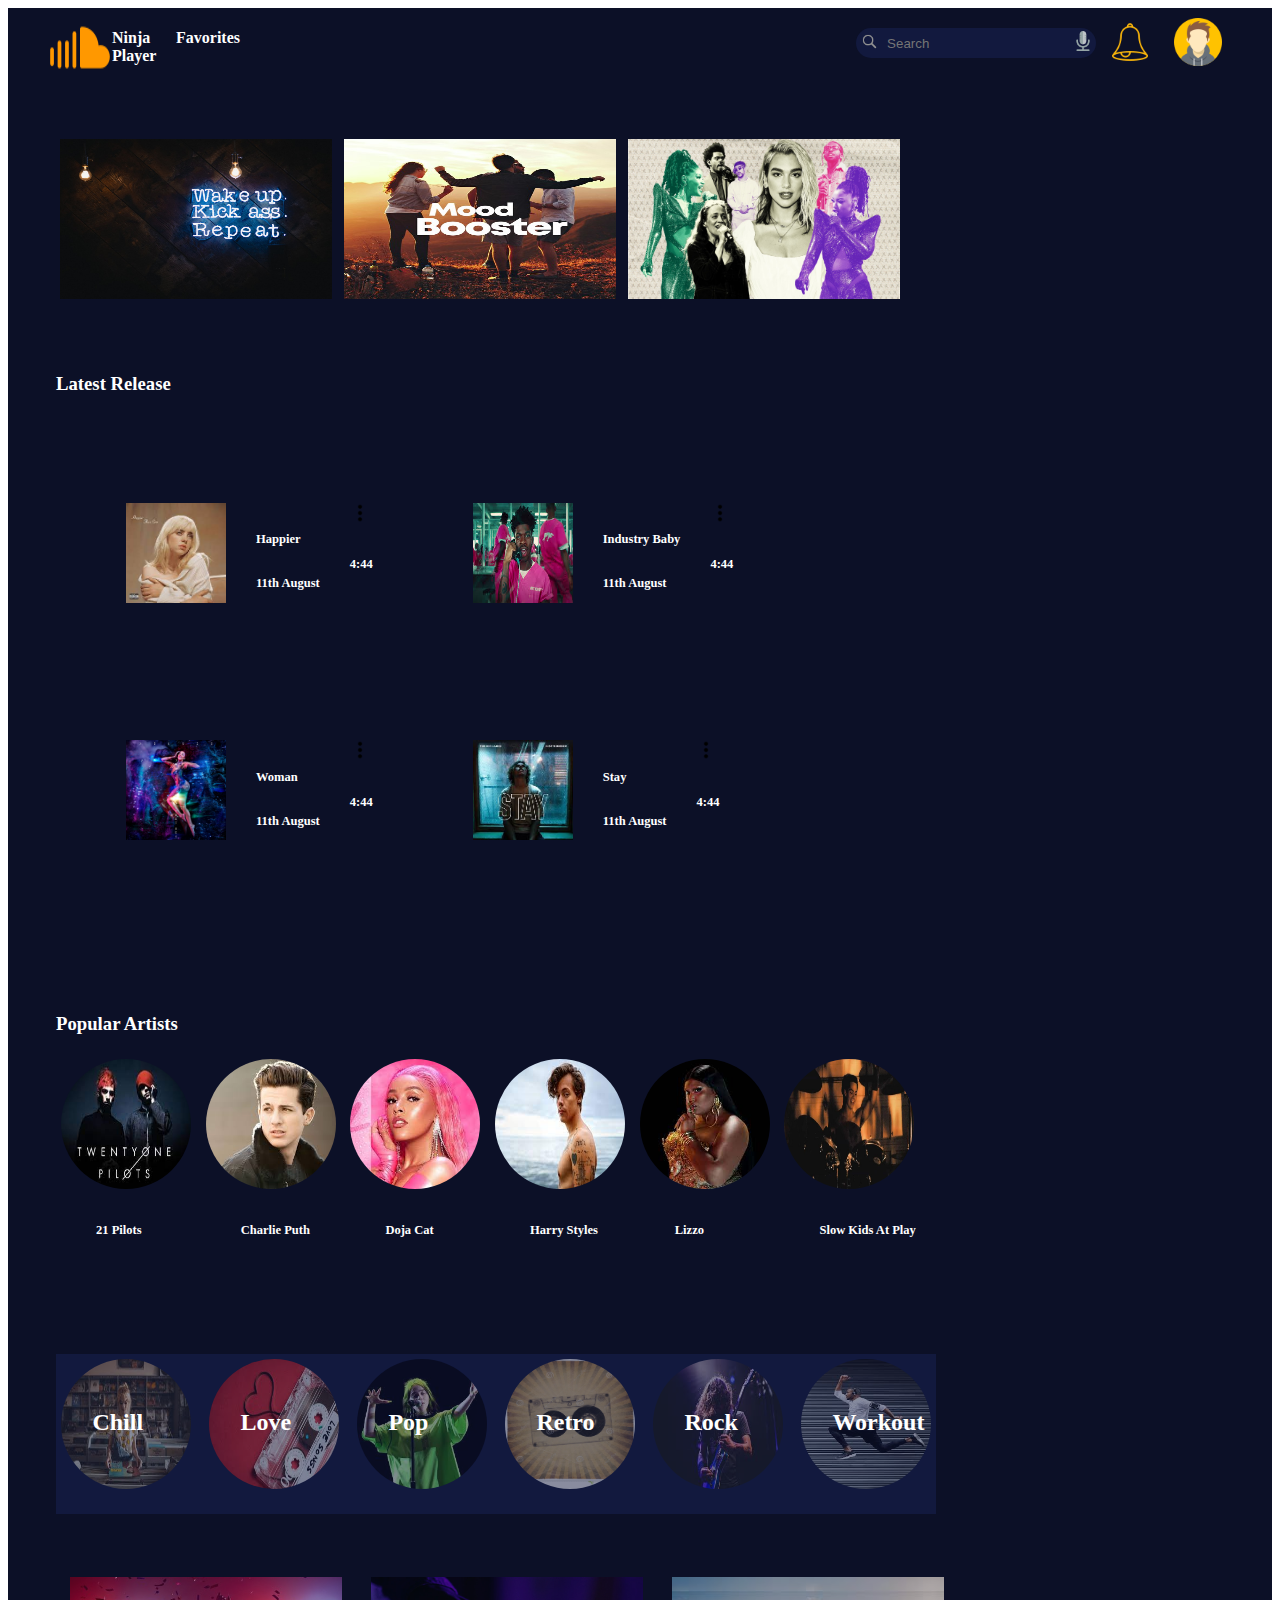
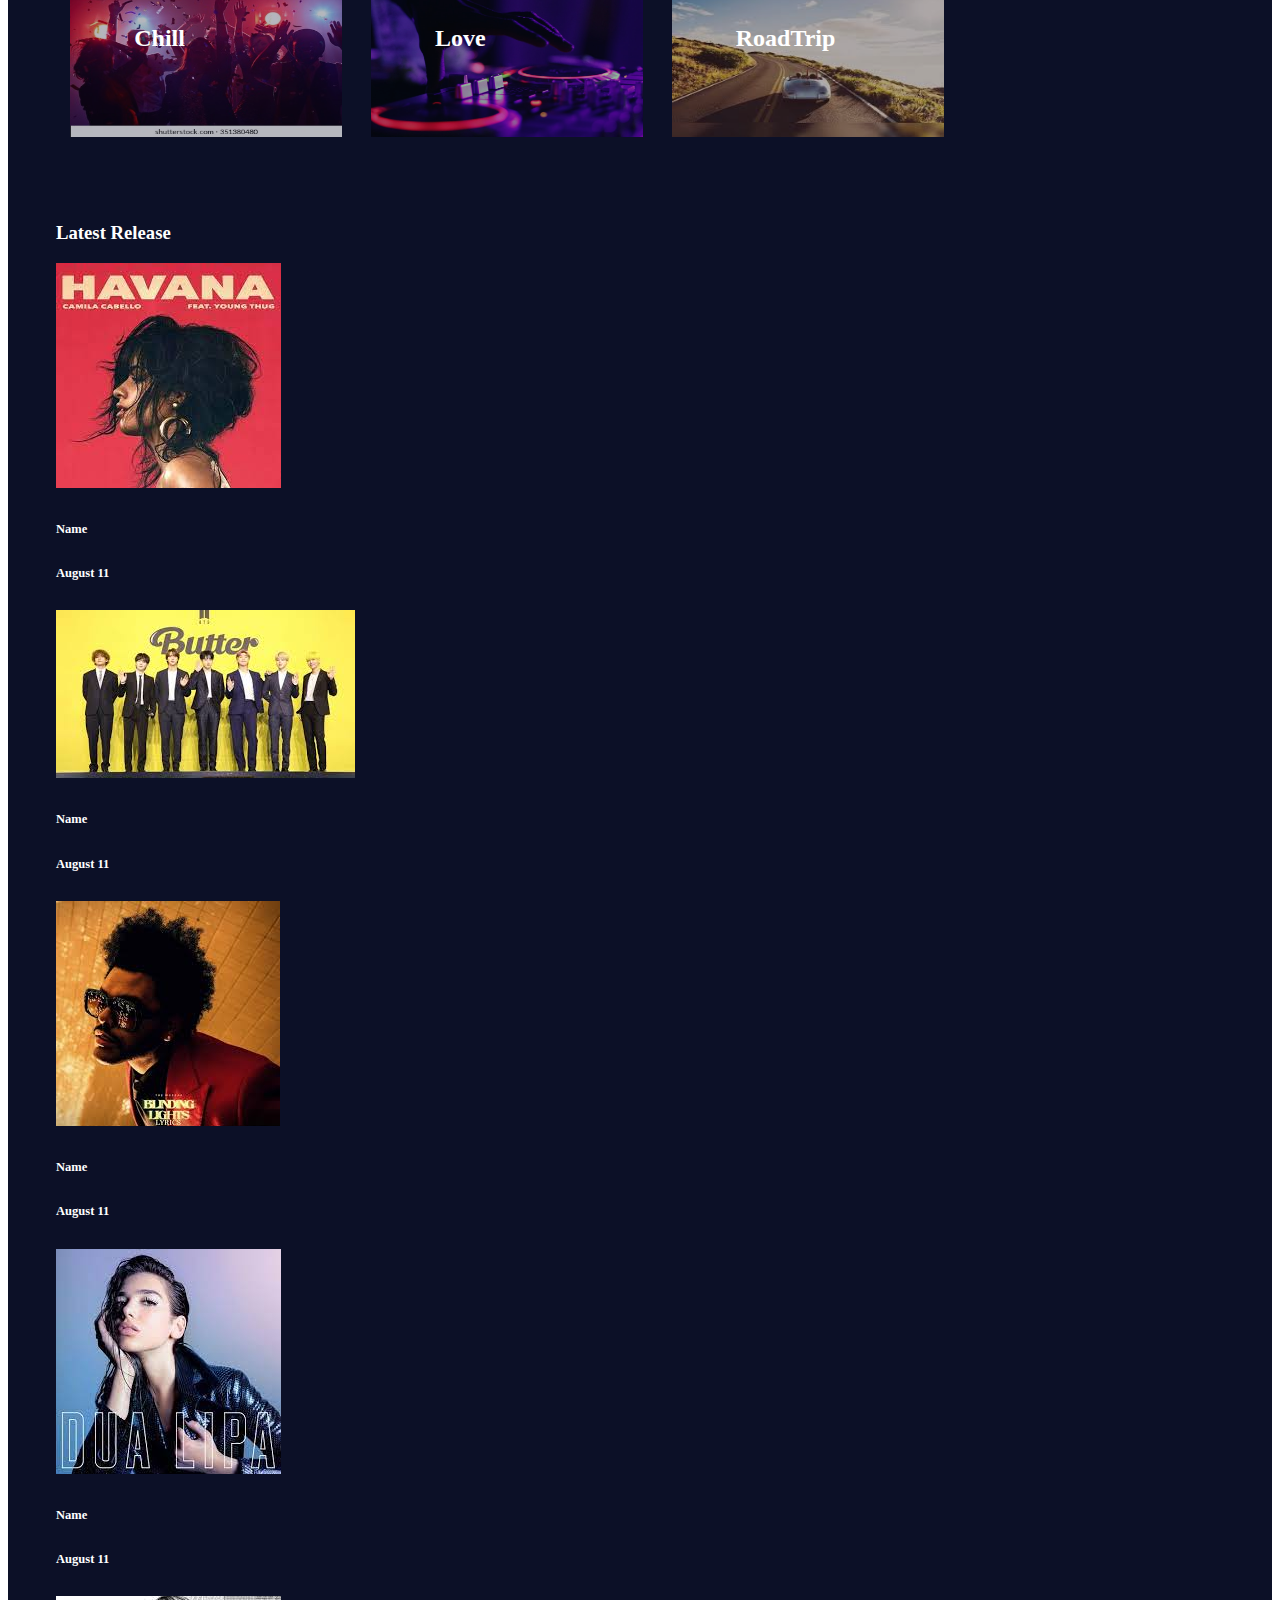
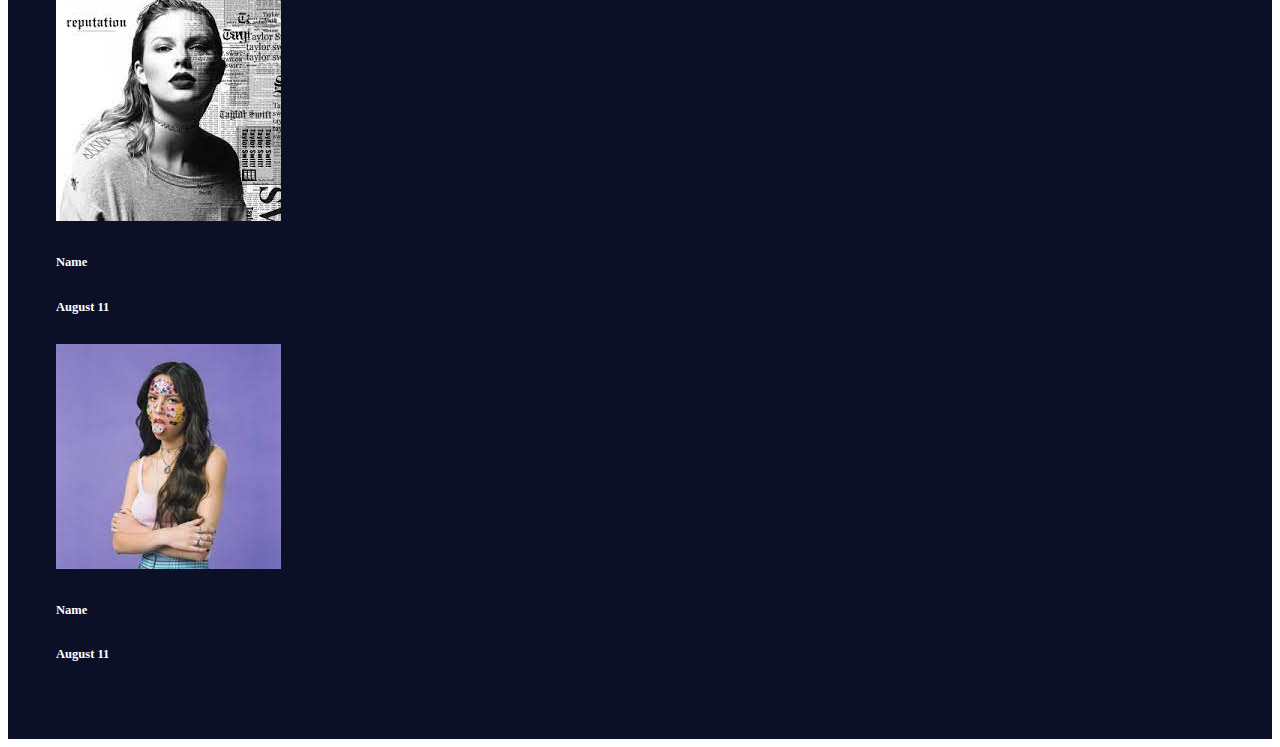
==== index.html @ 7e2e9e10 "first commit" ====
<!DOCTYPE html>
<html>
<head>
	<meta charset="utf-8">
	<title>Ninja Stdio</title>
	<link rel="stylesheet" type="text/css" href="Assets/home.css">
</head>

<body>

<header >
	
	<div class="dark-blue header-flex header-padding">
		
		<div class="flex-for-musicplayericon"><!--  musicplayer icon and name -->
			<img src="Assets/images/musicplayericon.png">
			<span><h4 class="white-font">Ninja Player</h4></span>
		</div>

		<div class="flex-for-header-components fav-container"><!-- favorites heading -->
			<h4 class="white-font">Favorites</h4>
		</div>

		<div><!-- search bar -->
			<table class="searchcontainer">
				<tr>
					<td><img class="searchimg" src="Assets/images/searchicon.png"></td>
					<td><input class="searchbox" type="text" name="" placeholder="Search"></td>
					<td><img class="searchimg" src="Assets/images/micicon.png"></td>
				</tr>
			</table>

		</div><!-- notification icon -->
			<img class="header-img" src="Assets/images/notificationicon.png">
		<div>

		</div><!-- UserPhoto -->
			<img class="header-img" src="Assets/images/usericon.png">
		<div>
			
		</div>
	</div>
</header>

<main class="dark-blue header-flex mainflex" >
	
	<div class="margin-for-main-content">  <!-- carousel -->
		<img class="carousel-img" src="Assets/images/onrepeatcarousel.jpg">
		<img class="carousel-img" src="Assets/images/moodboostercarousel.jpg">
		<img class="carousel-img" src="Assets/images/Internationalreleasecarousel.jpg">
	</div>

	<div class="margin-for-main-content mainflex"> <!-- latest release -->
		<h3 class="white-font">Latest Release<h3>
			
			<div class="latest-release-flex latest-release-margin">
				<div class="song-flex song-margin">
					<div><img class="latest-release-img" src="Assets/images/happierlatestrelease.jpg"></div>
					<div class="inside-song-margin">
						<h6 class="white-font">Happier</h6>
						<h6 class="white-font">11th August</h6>
					</div>
					<div class="inside-song-margin">
						<img class="searchimg" src="Assets/images/dropdownicon.png">
						<h6 class="white-font">4:44</h6>
					</div>
				</div>
		
				<div class="song-flex song-margin">
					<div><img class="latest-release-img" src="Assets/images/industrybabylatestrelease.jpg"></div>
					<div class="inside-song-margin">
						<h6 class="white-font">Industry Baby</h6>
						<h6 class="white-font">11th August</h6>
					</div>
					<div class="inside-song-margin">
						<img class="searchimg" src="Assets/images/dropdownicon.png">
						<h6 class="white-font">4:44</h6>
					</div>
				</div>
			</div>
			
			<div class="latest-release-flex latest-release-margin">
				<div class="song-flex song-margin">
					<div><img class="latest-release-img" src="Assets/images/womanlatestrelease.png"></div>
					<div class="inside-song-margin">
						<h6 class="white-font">Woman</h6>
						<h6 class="white-font">11th August</h6>
					</div>
					<div class="inside-song-margin">
						<img class="searchimg" src="Assets/images/dropdownicon.png">
						<h6 class="white-font">4:44</h6>
					</div>
				</div>
		
				<div class="song-flex song-margin">
					<div><img class="latest-release-img" src="Assets/images/staylatestrelease.jpg"></div>
					<div class="inside-song-margin">
						<h6 class="white-font">Stay</h6>
						<h6 class="white-font">11th August</h6>
					</div>
					<div class="inside-song-margin">
						<img class="searchimg" src="Assets/images/dropdownicon.png">
						<h6 class="white-font">4:44</h6>
					</div>
				</div>
			</div>
			
	</div>

	<div class="margin-for-main-content"> <!-- popular artist -->
		<h3 class="white-font">Popular Artists<h3>
		<div class="song-flex">
			<div class="artist-flex">
				<img class="artist-img" src="Assets/images/21pilotsartists.jpg">
				<h6 class="white-font">21 Pilots</h6>
			</div>
		</div>
		<div class="song-flex">
			<div class="artist-flex">
				<img class="artist-img" src="Assets/images/charlieputhartists.jpg">
				<h6 class="white-font">Charlie Puth</h6>
			</div>
		</div>
		<div class="song-flex">
			<div class="artist-flex">
				<img class="artist-img" src="Assets/images/dojacatartists.jpg">
				<h6 class="white-font">Doja Cat</h6>
			</div>
		</div>
		<div class="song-flex">
			<div class="artist-flex">
				<img class="artist-img" src="Assets/images/harrystylesartists.jpg">
				<h6 class="white-font">Harry Styles</h6>
			</div>
		</div>
		<div class="song-flex">
			<div class="artist-flex">
				<img class="artist-img" src="Assets/images/lizzoartists.jpg">
				<h6 class="white-font">Lizzo</h6>
			</div>
		</div>
		<div class="song-flex">
			<div class="artist-flex">
				<img class="artist-img" src="Assets/images/slowkidsatplayartists.jpg">
				<h6 class="white-font">Slow Kids At Play</h6>
			</div>
		</div>
	</div>

	<div class="margin-for-main-content"> <!-- genre -->
		<div class="genre-flex  genrecontainer">
				
				<div class="image-contatiner">
					<img class="genre-img" src="Assets/images/chillgenre.jpg">
					<div class="text-over-image white-font"><h2>Chill</h2></div>
				</div>
				
				<div class="image-contatiner">
					<img class="genre-img" src="Assets/images/lovegenre.jpg">
					<div class="text-over-image white-font"><h2>Love</h2></div>
				</div >	

				<div class="image-contatiner">
					<img class="genre-img" src="Assets/images/popgenre.jpg">
					<div class="text-over-image white-font"><h2>Pop</h2></div>
				</div>

				<div class="image-contatiner">
					<img class="genre-img" src="Assets/images/retrogenre.jpg">
					<div class="text-over-image white-font"><h2>Retro</h2></div>
				</div>

				<div class="image-contatiner">
					<img class="genre-img" src="Assets/images/rockgenre.jpg">
					<div class="text-over-image white-font"><h2>Rock</h2></div>
				</div>

				<div class="image-contatiner">
					<img class="genre-img" src="Assets/images/workoutgenre.jpg">
					<div class="text-over-image white-font"><h2>Workout</h2></div>
				</div>
		</div>
		
	</div>

	<div class="margin-for-main-content">  <!-- mix -->
		<div class="genre-flex">
				<div class="image-contatiner">
					<img class="mix-img" src="Assets/images/partymix.jpg">
					<div class="text-over-image white-font"><h2>Chill</h2></div>
				</div>
				
				<div class="image-contatiner">
					<img class="mix-img" src="Assets/images/electronicmix.jpg">
					<div class="text-over-image white-font"><h2>Love</h2></div>
				</div >	

				<div class="image-contatiner">
					<img class="mix-img" src="Assets/images/roadtripmix.jpg">
					<div class="text-over-image white-font"><h2>RoadTrip</h2></div>
				</div>

		</div>
	</div>
	</div>

	<div class="margin-for-main-content"> <!-- latest English -->
		<h3 class="white-font">Latest Release<h3>
			<div class="a-flex">
				<div><img src="Assets/images/recentenglishsong1.jpg"></div>
				<div>
					<h6 class="white-font">Name</h6>
					<h6 class="white-font">August 11</h6>
				</div>
			</div>
			<div>
				<div><img src="Assets/images/recentenglishsong2.jpg"></div>
				<div>
					<h6 class="white-font">Name</h6>
					<h6 class="white-font">August 11</h6>
				</div>
			</div>

			<div>
				<div><img src="Assets/images/recentenglishsong3.jpg"></div>
				<div>
					<h6 class="white-font">Name</h6>
					<h6 class="white-font">August 11</h6>
				</div>
			</div>

			<div>
				<div><img src="Assets/images/recentenglishsong4.jpg"></div>
				<div>
					<h6 class="white-font">Name</h6>
					<h6 class="white-font">August 11</h6>
				</div>
			</div>

			<div>
				<div><img src="Assets/images/recentenglishsong5.jpg"></div>
				<div>
					<h6 class="white-font">Name</h6>
					<h6 class="white-font">August 11</h6>
				</div>
			</div>

			<div>
				<div><img src="Assets/images/recentenglishsong6.jpg"></div>
				<div>
					<h6 class="white-font">Name</h6>
					<h6 class="white-font">August 11</h6>
				</div>
			</div>

	</div>

	<div class="margin-for-main-content"> <!-- latest hindi -->
		
	</div>

	<aside> <!-- song queue -->
		
	</aside>
</main>

<footer>
	
</footer>

</body>
</html>
---- Assets/home.css ----
/*styles for header*/

.dark-blue   /*dark blue background for header and main sections*/
{
	background-color: #0c1027;
}

.white-font
{
	color: white;
}

.header-flex
{
	display: flex;
	justify-content: space-between;
}

.header-padding
{
	padding-left: 40px;
	padding-right: 40px;
}
.flex-for-musicplayericon
{
	display: inline-flex;
}

.fav-container
{
	height: .5rem;
	width:  50rem;
}
.searchcontainer
{
	margin-top: 20px;
	height: .5rem;
	width:  15rem;
	background: #12193e;
	border-radius: 30px;
}

.searchbox
{
	outline-style: none;
	box-shadow: none;
	border-color: transparent; 
	background: #12193e;
}
.searchimg
{
	height: 20px;
	width: 20px;
}

.header-img
{
	height: 3rem;
	width: 3rem;
	padding: 10px;
}

/*styles for main section*/

.margin-for-main-content
{
	margin-left: 3rem;
	margin-top: 3rem;
	margin-right: 10rem;
}

.mainflex
{
	display: flex;
	flex-direction: column;
	flex-wrap: wrap;
}
.carousel-img  /*carousel image styling*/
{
	height: 10rem;
	width: 17rem;
	padding: .25rem;
}

.latest-release-img
{
	height: 100px;
	width: 100px;
}

.latest-release-flex
{
	display: flex;
}

.latest-release-margin
{
	margin: 20px;
}

.song-flex
{
	display: inline-flex;
}

.song-margin
{
	margin: 50px;
}

.inside-song-margin
{
	margin-left: 30px;
}

.artist-img
{
	height: 130px;
	width: 130px;
	border-radius: 70px;
	padding: 5px;
}

.artist-flex
{
	display: flex;
	flex-direction: column;
}

.artist-flex h6
{
	margin-left:2.5rem ;
}
.image-contatiner
{
	position: relative;
	text-align: center;
	color: white;
}
.text-over-image
{
	position: absolute;
	top: 22%;
	left: 26%;
}

.genre-flex
{
	display: inline-flex;
	justify-content: space-between;
}

.genre-img
{
	height: 130px;
	width: 130px;
	border-radius: 70px;
	padding: 5px;
	opacity: 50%;
}

.genrecontainer
{
	margin-top: 20px;
	height: 10rem;
	width:  55rem;
	background: #12193e;
	
}

.mix-img
{
	height: 10rem;
	width: 17rem;
	padding: .9rem;
	opacity: 70%;
}
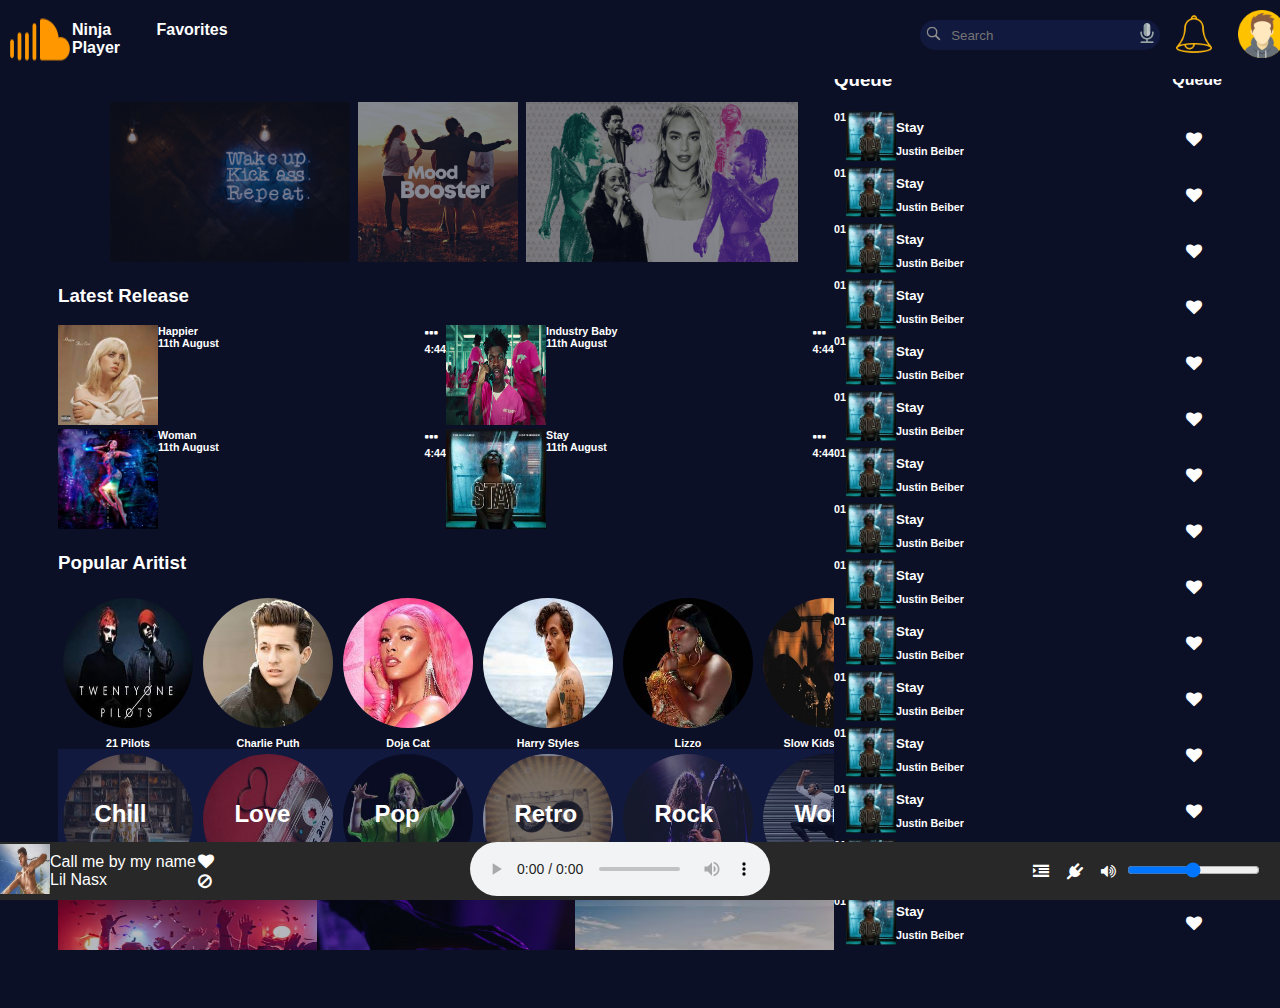
==== commit 948b5e12: "Home Page complete" ====
--- a/index.html
+++ b/index.html
@@ -3,269 +3,777 @@
 <head>
 	<meta charset="utf-8">
 	<title>Ninja Stdio</title>
+	<link rel="stylesheet" href="https://use.fontawesome.com/releases/v5.15.4/css/all.css" integrity="sha384-DyZ88mC6Up2uqS4h/KRgHuoeGwBcD4Ng9SiP4dIRy0EXTlnuz47vAwmeGwVChigm" crossorigin="anonymous">
 	<link rel="stylesheet" type="text/css" href="Assets/home.css">
+	<link rel="stylesheet" href="https://cdnjs.cloudflare.com/ajax/libs/font-awesome/4.7.0/css/font-awesome.min.css">
 </head>
 
-<body>
-
-<header >
+<body class="dark-blue body-container">
+
+<header>
 	
-	<div class="dark-blue header-flex header-padding">
-		
-		<div class="flex-for-musicplayericon"><!--  musicplayer icon and name -->
-			<img src="Assets/images/musicplayericon.png">
-			<span><h4 class="white-font">Ninja Player</h4></span>
-		</div>
-
-		<div class="flex-for-header-components fav-container"><!-- favorites heading -->
-			<h4 class="white-font">Favorites</h4>
-		</div>
-
-		<div><!-- search bar -->
-			<table class="searchcontainer">
-				<tr>
-					<td><img class="searchimg" src="Assets/images/searchicon.png"></td>
-					<td><input class="searchbox" type="text" name="" placeholder="Search"></td>
-					<td><img class="searchimg" src="Assets/images/micicon.png"></td>
-				</tr>
-			</table>
-
-		</div><!-- notification icon -->
-			<img class="header-img" src="Assets/images/notificationicon.png">
-		<div>
-
-		</div><!-- UserPhoto -->
-			<img class="header-img" src="Assets/images/usericon.png">
-		<div>
-			
-		</div>
+	<div class="dark-blue top-header-container">
+
+		<div class="top-header-left-container">
+			<div class="flex-for-musicplayericon"><!--  musicplayer icon and name -->
+				<img src="Assets/images/musicplayericon.png">
+				<span><h4 class="white-font">Ninja Player</h4></span>
+			</div>
+	
+			<div class="flex-for-header-components fav-container"><!-- favorites heading -->
+				<h4 class="white-font">Favorites</h4>
+			</div>
+		</div>
+
+
+		<div class="top-header-right-container">
+			<div><!-- search bar -->
+				<table class="searchcontainer">
+					<tr>
+						<td><img class="searchimg" src="Assets/images/searchicon.png"></td>
+						<td><input class="searchbox" type="text" name="" placeholder="Search"></td>
+						<td><img class="searchimg" src="Assets/images/micicon.png"></td>
+					</tr>
+				</table>
+	
+			</div><!-- notification icon -->
+				<img class="header-img" src="Assets/images/notificationicon.png">
+			<div>
+	
+			</div><!-- UserPhoto -->
+				<img class="header-img" src="Assets/images/usericon.png">
+			<div>
+		</div>
+
 	</div>
 </header>
 
-<main class="dark-blue header-flex mainflex" >
-	
-	<div class="margin-for-main-content">  <!-- carousel -->
-		<img class="carousel-img" src="Assets/images/onrepeatcarousel.jpg">
-		<img class="carousel-img" src="Assets/images/moodboostercarousel.jpg">
-		<img class="carousel-img" src="Assets/images/Internationalreleasecarousel.jpg">
+<main class="dark-blue main-container" >
+
+	<div class="main-container-left" id="aa">
+
+		<div class="carousel-container" id="bb">  <!-- carousel -->
+			<img id="carousel-img1" class="carousel-img" src="Assets/images/onrepeatcarousel.jpg">
+			<img id="carousel-img2" class="carousel-img" src="Assets/images/moodboostercarousel.jpg">
+			<!-- <img id="carousel-img1" class="carousel-img" src="Assets/images/Internationalreleasecarousel.jpg">
+			<img id="carousel-img2" class="carousel-img" src="Assets/images/Internationalreleasecarousel.jpg"> -->
+			<img id="carousel-img3" class="carousel-img" src="Assets/images/Internationalreleasecarousel.jpg">
+		</div>
+
+		<div class="latest-release-container"> <!--latest release-->
+			<div class="latest-release-title-container white-font">  
+				<h3>Latest Release</h3>
+			</div>
+			<div class="latest-release-songs-container">
+				<div class="each-released-song-container">
+					<div class="each-released-song-left-container">
+						<div class="each-released-song-image">
+							<img class="latest-release-img" src="Assets/images/happierlatestrelease.jpg">
+						</div>
+						<div class="each-released-song-details">
+							<h6 class="white-font">Happier</h6>
+							<h6 class="white-font">11th August</h6>
+						</div>
+					</div>
+					<div class="each-released-song-right-container">
+						<i class="fa fas fa-ellipsis-h" style="color: white;"></i>
+						<h6 class="white-font">4:44</h6>
+					</div>
+				</div>
+
+				<div class="each-released-song-container">
+					<div class="each-released-song-left-container">
+						<div class="each-released-song-image">
+							<img class="latest-release-img" src="Assets/images/industrybabylatestrelease.jpg">
+						</div>
+						<div class="each-released-song-details">
+							<h6 class="white-font">Industry Baby</h6>
+							<h6 class="white-font">11th August</h6>
+						</div>
+					</div>
+					<div class="each-released-song-right-container">
+						<i class="fa fas fa-ellipsis-h" style="color: white;"></i>
+						<h6 class="white-font">4:44</h6>
+					</div>
+				</div>
+
+				<div class="each-released-song-container">
+					<div class="each-released-song-left-container">
+						<div class="each-released-song-image">
+							<img class="latest-release-img" src="Assets/images/womanlatestrelease.png">
+						</div>
+						<div class="each-released-song-details">
+							<h6 class="white-font">Woman</h6>
+							<h6 class="white-font">11th August</h6>
+						</div>
+					</div>
+					<div class="each-released-song-right-container">
+						<i class="fa fas fa-ellipsis-h" style="color: white;"></i>
+						<h6 class="white-font">4:44</h6>
+					</div>
+				</div>
+
+				<div class="each-released-song-container">
+					<div class="each-released-song-left-container">
+						<div class="each-released-song-image">
+							<img class="latest-release-img" src="Assets/images/staylatestrelease.jpg">
+						</div>
+						<div class="each-released-song-details">
+							<h6 class="white-font">Stay</h6>
+							<h6 class="white-font">11th August</h6>
+						</div>
+					</div>
+					<div class="each-released-song-right-container">
+						<i class="fa fas fa-ellipsis-h" style="color: white;"></i>
+						<h6 class="white-font">4:44</h6>
+					</div>
+				</div>
+			</div>
+		</div>
+
+		<div class="popular-artist-container"> <!--popular artist-->
+			<div class="popular-artist-title-container white-font">
+				<h3>Popular Aritist</h3>
+			</div>
+			<div class="popular-artist-images-container">
+				<div class="each-popular-artist-image-and-title">
+					<div class="each-popular-artist-image">
+						<img class="artist-img" src="Assets/images/21pilotsartists.jpg">
+					</div>
+					<div class="each-popular-artist-title">
+						<h6 class="white-font">21 Pilots</h6>
+					</div>
+					</div>
+					<div class="each-popular-artist-image-and-title">
+						<div class="each-popular-artist-image">
+							<img class="artist-img" src="Assets/images/charlieputhartists.jpg">
+						</div>
+						<div class="each-popular-artist-title">
+							<h6 class="white-font">Charlie Puth</h6>
+						</div>
+					</div>
+				<div class="each-popular-artist-image-and-title">
+					<div class="each-popular-artist-image">
+						<img class="artist-img" src="Assets/images/dojacatartists.jpg">
+					</div>
+					<div class="each-popular-artist-title">
+						<h6 class="white-font">Doja Cat</h6>
+					</div>
+				</div>
+				<div class="each-popular-artist-image-and-title">
+					<div class="each-popular-artist-image">
+						<img class="artist-img" src="Assets/images/harrystylesartists.jpg">
+					</div>
+					<div class="each-popular-artist-title">
+						<h6 class="white-font">Harry Styles</h6>
+					</div>
+				</div>
+				<div class="each-popular-artist-image-and-title">
+					<div class="each-popular-artist-image">
+						<img class="artist-img" src="Assets/images/lizzoartists.jpg">
+					</div>
+					<div class="each-popular-artist-title">
+						<h6 class="white-font">Lizzo</h6>
+					</div>
+				</div>
+				<div class="each-popular-artist-image-and-title">
+					<div class="each-popular-artist-image">
+						<img class="artist-img" src="Assets/images/slowkidsatplayartists.jpg">
+					</div>
+					<div class="each-popular-artist-title">
+						<h6 class="white-font">Slow Kids at Play</h6>
+					</div>
+				</div>
+			</div>
+		</div>
+
+		<div class="stations-container"> <!--stations to listen-->
+			<div class="genre-image-container">
+				<img class="genre-img" src="Assets/images/chillgenre.jpg">
+				<div class="text-over-image white-font"><h2>Chill</h2></div>
+			</div>
+			
+			<div class="genre-image-container">
+				<img class="genre-img" src="Assets/images/lovegenre.jpg">
+				<div class="text-over-image white-font"><h2>Love</h2></div>
+			</div >	
+
+			<div class="genre-image-container">
+				<img class="genre-img" src="Assets/images/popgenre.jpg">
+				<div class="text-over-image white-font"><h2>Pop</h2></div>
+			</div>
+
+			<div class="genre-image-container">
+				<img class="genre-img" src="Assets/images/retrogenre.jpg">
+				<div class="text-over-image white-font"><h2>Retro</h2></div>
+			</div>
+
+			<div class="genre-image-container">
+				<img class="genre-img" src="Assets/images/rockgenre.jpg">
+				<div class="text-over-image white-font"><h2>Rock</h2></div>
+			</div>
+
+			<div class="genre-image-container">
+				<img class="genre-img" src="Assets/images/workoutgenre.jpg">
+				<div class="text-over-image white-font"><h2>Workout</h2></div>
+			</div>
+		</div>
+
+		<div class="mix-container"> <!--mix of songs-->
+			<div class="mix-image-container">
+				<img class="mix-img" src="Assets/images/partymix.jpg">
+				<div class="text-over-image white-font"><h2>Party</h2></div>
+			</div>
+			
+			<div class="mix-image-container">
+				<img class="mix-img" src="Assets/images/electronicmix.jpg">
+				<div class="text-over-image white-font"><h2>Electronic</h2></div>
+			</div >	
+
+			<div class="mix-image-container">
+				<img class="mix-img" src="Assets/images/roadtripmix.jpg">
+				<div class="text-over-image white-font"><h2>RoadTrip</h2></div>
+			</div>
+		</div>
+
+		<div class="latest-english-songs-container"> <!--Latest English Songs-->
+			<div class="latest-english-song-title white-font">
+				<h3>Latest English Songs</h3>
+			</div>
+			<div class="latest-english-song-container">
+				
+				<div class="latest-english-song-each-container">
+					<div class="latest-english-song-each-image">
+						<img class="latest-english-song-image" src="Assets/images/recentenglishsong1.jpg">
+					</div>
+					<div class="latest-english-song-each-detail white-font font-size">
+						<p>Havanna</p>
+						<p>11th August, 2018</p>
+					</div>
+				</div>
+
+				<div class="latest-english-song-each-container">
+					<div class="latest-english-song-each-image">
+						<img class="latest-english-song-image" src="Assets/images/recentenglishsong2.jpg">
+					</div>
+					<div class="latest-english-song-each-detail white-font font-size">
+						<p>Butter</p>
+						<p>11th August, 2018</p>
+					</div>
+				</div>
+
+				<div class="latest-english-song-each-container">
+					<div class="latest-english-song-each-image">
+						<img class="latest-english-song-image" src="Assets/images/recentenglishsong3.jpg">
+					</div>
+					<div class="latest-english-song-each-detail white-font font-size">
+						<p>Blinding Lights</p>
+						<p>11th August, 2018</p>
+					</div>
+				</div>
+
+				<div class="latest-english-song-each-container">
+					<div class="latest-english-song-each-image">
+						<img class="latest-english-song-image" src="Assets/images/recentenglishsong4.jpg">
+					</div>
+					<div class="latest-english-song-each-detail white-font font-size">
+						<p>Love Me Again</p>
+						<p>11th August, 2018</p>
+					</div>
+				</div>
+
+				<div class="latest-english-song-each-container">
+					<div class="latest-english-song-each-image">
+						<img class="latest-english-song-image" src="Assets/images/recentenglishsong5.jpg">
+					</div>
+					<div class="latest-english-song-each-detail white-font font-size">
+						<p>Reputation</p>
+						<p>11th August, 2018</p>
+					</div>
+				</div>
+
+				<div class="latest-english-song-each-container">
+					<div class="latest-english-song-each-image">
+						<img class="latest-english-song-image" src="Assets/images/recentenglishsong6.jpg">
+					</div>
+					<div class="latest-english-song-each-detail white-font font-size">
+						<p>Sour</p>
+						<p>11th August, 2018</p>
+					</div>
+				</div>
+
+			</div>
+		</div>
+
+		<div class="latest-english-songs-container"> <!--Latest Hindi Songs-->
+			<div class="latest-english-song-title white-font">
+				<h3>Latest Hindi Songs</h3>
+			</div>
+			<div class="latest-english-song-container">
+				
+				<div class="latest-english-song-each-container">
+					<div class="latest-english-song-each-image">
+						<img class="latest-english-song-image" src="Assets/images/recentenglishsong1.jpg">
+					</div>
+					<div class="latest-english-song-each-detail white-font font-size">
+						<p>Havanna</p>
+						<p>11th August, 2018</p>
+					</div>
+				</div>
+
+				<div class="latest-english-song-each-container">
+					<div class="latest-english-song-each-image">
+						<img class="latest-english-song-image" src="Assets/images/recentenglishsong2.jpg">
+					</div>
+					<div class="latest-english-song-each-detail white-font font-size">
+						<p>Butter</p>
+						<p>11th August, 2018</p>
+					</div>
+				</div>
+
+				<div class="latest-english-song-each-container">
+					<div class="latest-english-song-each-image">
+						<img class="latest-english-song-image" src="Assets/images/recentenglishsong3.jpg">
+					</div>
+					<div class="latest-english-song-each-detail white-font font-size">
+						<p>Blinding Lights</p>
+						<p>11th August, 2018</p>
+					</div>
+				</div>
+
+				<div class="latest-english-song-each-container">
+					<div class="latest-english-song-each-image">
+						<img class="latest-english-song-image" src="Assets/images/recentenglishsong4.jpg">
+					</div>
+					<div class="latest-english-song-each-detail white-font font-size">
+						<p>Love Me Again</p>
+						<p>11th August, 2018</p>
+					</div>
+				</div>
+
+				<div class="latest-english-song-each-container">
+					<div class="latest-english-song-each-image">
+						<img class="latest-english-song-image" src="Assets/images/recentenglishsong5.jpg">
+					</div>
+					<div class="latest-english-song-each-detail white-font font-size">
+						<p>Reputation</p>
+						<p>11th August, 2018</p>
+					</div>
+				</div>
+
+				<div class="latest-english-song-each-container">
+					<div class="latest-english-song-each-image">
+						<img class="latest-english-song-image" src="Assets/images/recentenglishsong6.jpg">
+					</div>
+					<div class="latest-english-song-each-detail white-font font-size">
+						<p>Sour</p>
+						<p>11th August, 2018</p>
+					</div>
+				</div>
+
+			</div>
+		</div>
 	</div>
 
-	<div class="margin-for-main-content mainflex"> <!-- latest release -->
-		<h3 class="white-font">Latest Release<h3>
+	<div class="main-container-right-aside"> <!--aside container-->
+		<div class="aside-heading-container"> <!--for the titles-->
+			<div>
+				<h3 class="white-font">Queue</h3>
+			</div>
+			<div>
+				<h4 class="white-font">Queue</h4>
+			</div>
+		</div>
+
+		<div class="aside-song-list-container"> <!--for the list of songs-->
+			<div class="aside-song-list-each-container">
+				<div class="aside-song-list-each-left">
+					<div><h6 class="white-font">01</h6></div>
+					<div><img class="aside-image" src="Assets/images/staylatestrelease.jpg"></div>
+					<div class="aside-song-description">
+						<div class="white-font"><h5>Stay</h5></div>
+						<div class="white-font"><h6>Justin Beiber</h6></div>
+					</div>	
+				</div>
+				<div class="aside-song-list-each-right">
+					<i class="fa far fa-heart heart-padding" style="color: white;"></i>
+				</div>
+			</div>
+
+			<div class="aside-song-list-each-container">
+				<div class="aside-song-list-each-left">
+					<div><h6 class="white-font">01</h6></div>
+					<div><img class="aside-image" src="Assets/images/staylatestrelease.jpg"></div>
+					<div class="aside-song-description">
+						<div class="white-font"><h5>Stay</h5></div>
+						<div class="white-font"><h6>Justin Beiber</h6></div>
+					</div>	
+				</div>
+				<div class="aside-song-list-each-right">
+					<i class="fa far fa-heart heart-padding" style="color: white;"></i>
+				</div>
+			</div>
+
+			<div class="aside-song-list-each-container">
+				<div class="aside-song-list-each-left">
+					<div><h6 class="white-font">01</h6></div>
+					<div><img class="aside-image" src="Assets/images/staylatestrelease.jpg"></div>
+					<div class="aside-song-description">
+						<div class="white-font"><h5>Stay</h5></div>
+						<div class="white-font"><h6>Justin Beiber</h6></div>
+					</div>	
+				</div>
+				<div class="aside-song-list-each-right">
+					<i class="fa far fa-heart heart-padding" style="color: white;"></i>
+				</div>
+			</div>
+
+			<div class="aside-song-list-each-container">
+				<div class="aside-song-list-each-left">
+					<div><h6 class="white-font">01</h6></div>
+					<div><img class="aside-image" src="Assets/images/staylatestrelease.jpg"></div>
+					<div class="aside-song-description">
+						<div class="white-font"><h5>Stay</h5></div>
+						<div class="white-font"><h6>Justin Beiber</h6></div>
+					</div>	
+				</div>
+				<div class="aside-song-list-each-right">
+					<i class="fa far fa-heart heart-padding" style="color: white;"></i>
+				</div>
+			</div>
+
+			<div class="aside-song-list-each-container">
+				<div class="aside-song-list-each-left">
+					<div><h6 class="white-font">01</h6></div>
+					<div><img class="aside-image" src="Assets/images/staylatestrelease.jpg"></div>
+					<div class="aside-song-description">
+						<div class="white-font"><h5>Stay</h5></div>
+						<div class="white-font"><h6>Justin Beiber</h6></div>
+					</div>	
+				</div>
+				<div class="aside-song-list-each-right">
+					<i class="fa far fa-heart heart-padding" style="color: white;"></i>
+				</div>
+			</div>
+
+			<div class="aside-song-list-each-container">
+				<div class="aside-song-list-each-left">
+					<div><h6 class="white-font">01</h6></div>
+					<div><img class="aside-image" src="Assets/images/staylatestrelease.jpg"></div>
+					<div class="aside-song-description">
+						<div class="white-font"><h5>Stay</h5></div>
+						<div class="white-font"><h6>Justin Beiber</h6></div>
+					</div>	
+				</div>
+				<div class="aside-song-list-each-right">
+					<i class="fa far fa-heart heart-padding" style="color: white;"></i>
+				</div>
+			</div>
+
+			<div class="aside-song-list-each-container">
+				<div class="aside-song-list-each-left">
+					<div><h6 class="white-font">01</h6></div>
+					<div><img class="aside-image" src="Assets/images/staylatestrelease.jpg"></div>
+					<div class="aside-song-description">
+						<div class="white-font"><h5>Stay</h5></div>
+						<div class="white-font"><h6>Justin Beiber</h6></div>
+					</div>	
+				</div>
+				<div class="aside-song-list-each-right">
+					<i class="fa far fa-heart heart-padding" style="color: white;"></i>
+				</div>
+			</div>
+
+			<div class="aside-song-list-each-container">
+				<div class="aside-song-list-each-left">
+					<div><h6 class="white-font">01</h6></div>
+					<div><img class="aside-image" src="Assets/images/staylatestrelease.jpg"></div>
+					<div class="aside-song-description">
+						<div class="white-font"><h5>Stay</h5></div>
+						<div class="white-font"><h6>Justin Beiber</h6></div>
+					</div>	
+				</div>
+				<div class="aside-song-list-each-right">
+					<i class="fa far fa-heart heart-padding" style="color: white;"></i>
+				</div>
+			</div>
+
+			<div class="aside-song-list-each-container">
+				<div class="aside-song-list-each-left">
+					<div><h6 class="white-font">01</h6></div>
+					<div><img class="aside-image" src="Assets/images/staylatestrelease.jpg"></div>
+					<div class="aside-song-description">
+						<div class="white-font"><h5>Stay</h5></div>
+						<div class="white-font"><h6>Justin Beiber</h6></div>
+					</div>	
+				</div>
+				<div class="aside-song-list-each-right">
+					<i class="fa far fa-heart heart-padding" style="color: white;"></i>
+				</div>
+			</div>
+
+			<div class="aside-song-list-each-container">
+				<div class="aside-song-list-each-left">
+					<div><h6 class="white-font">01</h6></div>
+					<div><img class="aside-image" src="Assets/images/staylatestrelease.jpg"></div>
+					<div class="aside-song-description">
+						<div class="white-font"><h5>Stay</h5></div>
+						<div class="white-font"><h6>Justin Beiber</h6></div>
+					</div>	
+				</div>
+				<div class="aside-song-list-each-right">
+					<i class="fa far fa-heart heart-padding" style="color: white;"></i>
+				</div>
+			</div>
+
+			<div class="aside-song-list-each-container">
+				<div class="aside-song-list-each-left">
+					<div><h6 class="white-font">01</h6></div>
+					<div><img class="aside-image" src="Assets/images/staylatestrelease.jpg"></div>
+					<div class="aside-song-description">
+						<div class="white-font"><h5>Stay</h5></div>
+						<div class="white-font"><h6>Justin Beiber</h6></div>
+					</div>	
+				</div>
+				<div class="aside-song-list-each-right">
+					<i class="fa far fa-heart heart-padding" style="color: white;"></i>
+				</div>
+			</div>
+
+			<div class="aside-song-list-each-container">
+				<div class="aside-song-list-each-left">
+					<div><h6 class="white-font">01</h6></div>
+					<div><img class="aside-image" src="Assets/images/staylatestrelease.jpg"></div>
+					<div class="aside-song-description">
+						<div class="white-font"><h5>Stay</h5></div>
+						<div class="white-font"><h6>Justin Beiber</h6></div>
+					</div>	
+				</div>
+				<div class="aside-song-list-each-right">
+					<i class="fa far fa-heart heart-padding" style="color: white;"></i>
+				</div>
+			</div>
+
+			<div class="aside-song-list-each-container">
+				<div class="aside-song-list-each-left">
+					<div><h6 class="white-font">01</h6></div>
+					<div><img class="aside-image" src="Assets/images/staylatestrelease.jpg"></div>
+					<div class="aside-song-description">
+						<div class="white-font"><h5>Stay</h5></div>
+						<div class="white-font"><h6>Justin Beiber</h6></div>
+					</div>	
+				</div>
+				<div class="aside-song-list-each-right">
+					<i class="fa far fa-heart heart-padding" style="color: white;"></i>
+				</div>
+			</div>
+
+			<div class="aside-song-list-each-container">
+				<div class="aside-song-list-each-left">
+					<div><h6 class="white-font">01</h6></div>
+					<div><img class="aside-image" src="Assets/images/staylatestrelease.jpg"></div>
+					<div class="aside-song-description">
+						<div class="white-font"><h5>Stay</h5></div>
+						<div class="white-font"><h6>Justin Beiber</h6></div>
+					</div>	
+				</div>
+				<div class="aside-song-list-each-right">
+					<i class="fa far fa-heart heart-padding" style="color: white;"></i>
+				</div>
+			</div>
+
+			<div class="aside-song-list-each-container">
+				<div class="aside-song-list-each-left">
+					<div><h6 class="white-font">01</h6></div>
+					<div><img class="aside-image" src="Assets/images/staylatestrelease.jpg"></div>
+					<div class="aside-song-description">
+						<div class="white-font"><h5>Stay</h5></div>
+						<div class="white-font"><h6>Justin Beiber</h6></div>
+					</div>	
+				</div>
+				<div class="aside-song-list-each-right">
+					<i class="fa far fa-heart heart-padding" style="color: white;"></i>
+				</div>
+			</div>
+
+			<div class="aside-song-list-each-container">
+				<div class="aside-song-list-each-left">
+					<div><h6 class="white-font">01</h6></div>
+					<div><img class="aside-image" src="Assets/images/staylatestrelease.jpg"></div>
+					<div class="aside-song-description">
+						<div class="white-font"><h5>Stay</h5></div>
+						<div class="white-font"><h6>Justin Beiber</h6></div>
+					</div>	
+				</div>
+				<div class="aside-song-list-each-right">
+					<i class="fa far fa-heart heart-padding" style="color: white;"></i>
+				</div>
+			</div>
+
+			<div class="aside-song-list-each-container">
+				<div class="aside-song-list-each-left">
+					<div><h6 class="white-font">01</h6></div>
+					<div><img class="aside-image" src="Assets/images/staylatestrelease.jpg"></div>
+					<div class="aside-song-description">
+						<div class="white-font"><h5>Stay</h5></div>
+						<div class="white-font"><h6>Justin Beiber</h6></div>
+					</div>	
+				</div>
+				<div class="aside-song-list-each-right">
+					<i class="fa far fa-heart heart-padding" style="color: white;"></i>
+				</div>
+			</div>
+
+			<div class="aside-song-list-each-container">
+				<div class="aside-song-list-each-left">
+					<div><h6 class="white-font">01</h6></div>
+					<div><img class="aside-image" src="Assets/images/staylatestrelease.jpg"></div>
+					<div class="aside-song-description">
+						<div class="white-font"><h5>Stay</h5></div>
+						<div class="white-font"><h6>Justin Beiber</h6></div>
+					</div>	
+				</div>
+				<div class="aside-song-list-each-right">
+					<i class="fa far fa-heart heart-padding" style="color: white;"></i>
+				</div>
+			</div>
+
+			<div class="aside-song-list-each-container">
+				<div class="aside-song-list-each-left">
+					<div><h6 class="white-font">01</h6></div>
+					<div><img class="aside-image" src="Assets/images/staylatestrelease.jpg"></div>
+					<div class="aside-song-description">
+						<div class="white-font"><h5>Stay</h5></div>
+						<div class="white-font"><h6>Justin Beiber</h6></div>
+					</div>	
+				</div>
+				<div class="aside-song-list-each-right">
+					<i class="fa far fa-heart heart-padding" style="color: white;"></i>
+				</div>
+			</div>
 			
-			<div class="latest-release-flex latest-release-margin">
-				<div class="song-flex song-margin">
-					<div><img class="latest-release-img" src="Assets/images/happierlatestrelease.jpg"></div>
-					<div class="inside-song-margin">
-						<h6 class="white-font">Happier</h6>
-						<h6 class="white-font">11th August</h6>
-					</div>
-					<div class="inside-song-margin">
-						<img class="searchimg" src="Assets/images/dropdownicon.png">
-						<h6 class="white-font">4:44</h6>
-					</div>
-				</div>
+			<div class="aside-song-list-each-container">
+				<div class="aside-song-list-each-left">
+					<div><h6 class="white-font">01</h6></div>
+					<div><img class="aside-image" src="Assets/images/staylatestrelease.jpg"></div>
+					<div class="aside-song-description">
+						<div class="white-font"><h5>Stay</h5></div>
+						<div class="white-font"><h6>Justin Beiber</h6></div>
+					</div>	
+				</div>
+				<div class="aside-song-list-each-right">
+					<i class="fa far fa-heart heart-padding" style="color: white;"></i>
+				</div>
+			</div>
+
+			<div class="aside-song-list-each-container">
+				<div class="aside-song-list-each-left">
+					<div><h6 class="white-font">01</h6></div>
+					<div><img class="aside-image" src="Assets/images/staylatestrelease.jpg"></div>
+					<div class="aside-song-description">
+						<div class="white-font"><h5>Stay</h5></div>
+						<div class="white-font"><h6>Justin Beiber</h6></div>
+					</div>	
+				</div>
+				<div class="aside-song-list-each-right">
+					<i class="fa far fa-heart heart-padding" style="color: white;"></i>
+				</div>
+			</div>
+
+			<div class="aside-song-list-each-container">
+				<div class="aside-song-list-each-left">
+					<div><h6 class="white-font">01</h6></div>
+					<div><img class="aside-image" src="Assets/images/staylatestrelease.jpg"></div>
+					<div class="aside-song-description">
+						<div class="white-font"><h5>Stay</h5></div>
+						<div class="white-font"><h6>Justin Beiber</h6></div>
+					</div>	
+				</div>
+				<div class="aside-song-list-each-right">
+					<i class="fa far fa-heart heart-padding" style="color: white;"></i>
+				</div>
+			</div>
+
+			<div class="aside-song-list-each-container">
+				<div class="aside-song-list-each-left">
+					<div><h6 class="white-font">01</h6></div>
+					<div><img class="aside-image" src="Assets/images/staylatestrelease.jpg"></div>
+					<div class="aside-song-description">
+						<div class="white-font"><h5>Stay</h5></div>
+						<div class="white-font"><h6>Justin Beiber</h6></div>
+					</div>	
+				</div>
+				<div class="aside-song-list-each-right">
+					<i class="fa far fa-heart heart-padding" style="color: white;"></i>
+				</div>
+			</div>
+
+			<div class="aside-song-list-each-container">
+				<div class="aside-song-list-each-left">
+					<div><h6 class="white-font">01</h6></div>
+					<div><img class="aside-image" src="Assets/images/staylatestrelease.jpg"></div>
+					<div class="aside-song-description">
+						<div class="white-font"><h5>Stay</h5></div>
+						<div class="white-font"><h6>Justin Beiber</h6></div>
+					</div>	
+				</div>
+				<div class="aside-song-list-each-right">
+					<i class="fa far fa-heart heart-padding" style="color: white;"></i>
+				</div>
+			</div>
+
+			<div class="aside-song-list-each-container">
+				<div class="aside-song-list-each-left">
+					<div><h6 class="white-font">01</h6></div>
+					<div><img class="aside-image" src="Assets/images/staylatestrelease.jpg"></div>
+					<div class="aside-song-description">
+						<div class="white-font"><h5>Stay</h5></div>
+						<div class="white-font"><h6>Justin Beiber</h6></div>
+					</div>	
+				</div>
+				<div class="aside-song-list-each-right">
+					<i class="fa far fa-heart heart-padding" style="color: white;"></i>
+				</div>
+			</div>
+
 		
-				<div class="song-flex song-margin">
-					<div><img class="latest-release-img" src="Assets/images/industrybabylatestrelease.jpg"></div>
-					<div class="inside-song-margin">
-						<h6 class="white-font">Industry Baby</h6>
-						<h6 class="white-font">11th August</h6>
-					</div>
-					<div class="inside-song-margin">
-						<img class="searchimg" src="Assets/images/dropdownicon.png">
-						<h6 class="white-font">4:44</h6>
-					</div>
-				</div>
-			</div>
-			
-			<div class="latest-release-flex latest-release-margin">
-				<div class="song-flex song-margin">
-					<div><img class="latest-release-img" src="Assets/images/womanlatestrelease.png"></div>
-					<div class="inside-song-margin">
-						<h6 class="white-font">Woman</h6>
-						<h6 class="white-font">11th August</h6>
-					</div>
-					<div class="inside-song-margin">
-						<img class="searchimg" src="Assets/images/dropdownicon.png">
-						<h6 class="white-font">4:44</h6>
-					</div>
-				</div>
-		
-				<div class="song-flex song-margin">
-					<div><img class="latest-release-img" src="Assets/images/staylatestrelease.jpg"></div>
-					<div class="inside-song-margin">
-						<h6 class="white-font">Stay</h6>
-						<h6 class="white-font">11th August</h6>
-					</div>
-					<div class="inside-song-margin">
-						<img class="searchimg" src="Assets/images/dropdownicon.png">
-						<h6 class="white-font">4:44</h6>
-					</div>
-				</div>
-			</div>
-			
+		</div>
+
 	</div>
 
-	<div class="margin-for-main-content"> <!-- popular artist -->
-		<h3 class="white-font">Popular Artists<h3>
-		<div class="song-flex">
-			<div class="artist-flex">
-				<img class="artist-img" src="Assets/images/21pilotsartists.jpg">
-				<h6 class="white-font">21 Pilots</h6>
-			</div>
-		</div>
-		<div class="song-flex">
-			<div class="artist-flex">
-				<img class="artist-img" src="Assets/images/charlieputhartists.jpg">
-				<h6 class="white-font">Charlie Puth</h6>
-			</div>
-		</div>
-		<div class="song-flex">
-			<div class="artist-flex">
-				<img class="artist-img" src="Assets/images/dojacatartists.jpg">
-				<h6 class="white-font">Doja Cat</h6>
-			</div>
-		</div>
-		<div class="song-flex">
-			<div class="artist-flex">
-				<img class="artist-img" src="Assets/images/harrystylesartists.jpg">
-				<h6 class="white-font">Harry Styles</h6>
-			</div>
-		</div>
-		<div class="song-flex">
-			<div class="artist-flex">
-				<img class="artist-img" src="Assets/images/lizzoartists.jpg">
-				<h6 class="white-font">Lizzo</h6>
-			</div>
-		</div>
-		<div class="song-flex">
-			<div class="artist-flex">
-				<img class="artist-img" src="Assets/images/slowkidsatplayartists.jpg">
-				<h6 class="white-font">Slow Kids At Play</h6>
-			</div>
+</main>
+
+<footer>
+	<div class="footer-container footer-color">
+
+		<div class="footer-left-container">
+			<div class="footer-left-image ">
+				<img src="Assets/images/musicplayerimage.jpg" alt="Cover Page of the song being played" class="aside-image">
+			</div>
+			<div class="footer-left-song-description white-font ">
+				<div><p>Call me by my name</p></div>
+				<div><p>Lil Nasx</p></div>
+			</div>
+			<div class="footer-left-icons ">
+				<div><i class="fa far fa-heart footer-icon-padding" style="color: white;"></i></div>
+				<div><i class="fa fas fa-ban footer-icon-padding" style="color: white;"></i></div>
+			</div>
+		</div>
+
+		<div class="footer-middle-container">
+			<audio controls>
+				<source src="Assets/images/Call_Me_By_Your_Name.com_.mp3" type="audio/mp3">
+			</audio>
+		</div>
+
+		<div class="footer-right-container ">
+			<div><i class="fa fas fa-indent footer-left-icon-padding" style="color: white;"></i></div>
+			<div><i class="fa fas fa-plug footer-left-icon-padding" style="color: white;" ></i></div>
+			<div><i class="fa fas fa-volume-up footer-left-icon-padding" style="color: white;"></i></div>
+			<div><input type="range" min="1" max="100" value="50" class="footer-icon-padding"></div>
+			<div><i class="fas fa-expand-alt footer-left-icon-padding" style="color: white;"></i></div>
 		</div>
 	</div>
-
-	<div class="margin-for-main-content"> <!-- genre -->
-		<div class="genre-flex  genrecontainer">
-				
-				<div class="image-contatiner">
-					<img class="genre-img" src="Assets/images/chillgenre.jpg">
-					<div class="text-over-image white-font"><h2>Chill</h2></div>
-				</div>
-				
-				<div class="image-contatiner">
-					<img class="genre-img" src="Assets/images/lovegenre.jpg">
-					<div class="text-over-image white-font"><h2>Love</h2></div>
-				</div >	
-
-				<div class="image-contatiner">
-					<img class="genre-img" src="Assets/images/popgenre.jpg">
-					<div class="text-over-image white-font"><h2>Pop</h2></div>
-				</div>
-
-				<div class="image-contatiner">
-					<img class="genre-img" src="Assets/images/retrogenre.jpg">
-					<div class="text-over-image white-font"><h2>Retro</h2></div>
-				</div>
-
-				<div class="image-contatiner">
-					<img class="genre-img" src="Assets/images/rockgenre.jpg">
-					<div class="text-over-image white-font"><h2>Rock</h2></div>
-				</div>
-
-				<div class="image-contatiner">
-					<img class="genre-img" src="Assets/images/workoutgenre.jpg">
-					<div class="text-over-image white-font"><h2>Workout</h2></div>
-				</div>
-		</div>
-		
-	</div>
-
-	<div class="margin-for-main-content">  <!-- mix -->
-		<div class="genre-flex">
-				<div class="image-contatiner">
-					<img class="mix-img" src="Assets/images/partymix.jpg">
-					<div class="text-over-image white-font"><h2>Chill</h2></div>
-				</div>
-				
-				<div class="image-contatiner">
-					<img class="mix-img" src="Assets/images/electronicmix.jpg">
-					<div class="text-over-image white-font"><h2>Love</h2></div>
-				</div >	
-
-				<div class="image-contatiner">
-					<img class="mix-img" src="Assets/images/roadtripmix.jpg">
-					<div class="text-over-image white-font"><h2>RoadTrip</h2></div>
-				</div>
-
-		</div>
-	</div>
-	</div>
-
-	<div class="margin-for-main-content"> <!-- latest English -->
-		<h3 class="white-font">Latest Release<h3>
-			<div class="a-flex">
-				<div><img src="Assets/images/recentenglishsong1.jpg"></div>
-				<div>
-					<h6 class="white-font">Name</h6>
-					<h6 class="white-font">August 11</h6>
-				</div>
-			</div>
-			<div>
-				<div><img src="Assets/images/recentenglishsong2.jpg"></div>
-				<div>
-					<h6 class="white-font">Name</h6>
-					<h6 class="white-font">August 11</h6>
-				</div>
-			</div>
-
-			<div>
-				<div><img src="Assets/images/recentenglishsong3.jpg"></div>
-				<div>
-					<h6 class="white-font">Name</h6>
-					<h6 class="white-font">August 11</h6>
-				</div>
-			</div>
-
-			<div>
-				<div><img src="Assets/images/recentenglishsong4.jpg"></div>
-				<div>
-					<h6 class="white-font">Name</h6>
-					<h6 class="white-font">August 11</h6>
-				</div>
-			</div>
-
-			<div>
-				<div><img src="Assets/images/recentenglishsong5.jpg"></div>
-				<div>
-					<h6 class="white-font">Name</h6>
-					<h6 class="white-font">August 11</h6>
-				</div>
-			</div>
-
-			<div>
-				<div><img src="Assets/images/recentenglishsong6.jpg"></div>
-				<div>
-					<h6 class="white-font">Name</h6>
-					<h6 class="white-font">August 11</h6>
-				</div>
-			</div>
-
-	</div>
-
-	<div class="margin-for-main-content"> <!-- latest hindi -->
-		
-	</div>
-
-	<aside> <!-- song queue -->
-		
-	</aside>
-</main>
-
-<footer>
-	
 </footer>
 
 </body>
--- a/Assets/home.css
+++ b/Assets/home.css
@@ -1,5 +1,11 @@
 /*styles for header*/
 
+.body-container{
+	font-family: Arial, Helvetica, sans-serif;
+	margin-top: 0px;
+	padding-top: 0px;
+}
+
 .dark-blue   /*dark blue background for header and main sections*/
 {
 	background-color: #0c1027;
@@ -10,10 +16,27 @@
 	color: white;
 }
 
-.header-flex
-{
-	display: flex;
-	justify-content: space-between;
+.top-header-container
+{
+	position: fixed;
+	display: flex;
+	justify-content: space-between;
+	z-index: 1;
+	margin-top: 0px;
+	padding-top: 0px;
+	width: 100%;
+}
+
+.top-header-left-container
+{
+	display: flex;
+	flex-direction: row;
+}
+
+.top-header-right-container
+{
+	display: flex;
+	flex-direction: row;
 }
 
 .header-padding
@@ -62,25 +85,125 @@
 
 /*styles for main section*/
 
-.margin-for-main-content
-{
+.main-container{ 
+	display: flex;
+	flex-direction: row;
+	/* margin-top: auto; */
+	padding: 50px;
+}
+
+.main-container-left{
+	display: flex;
+	flex-direction: column;
+	width: 67%;
+	height: 100vh;
+	overflow: auto;
+	width: calc(100% - (100% / 3));
+}
+
+.main-container-right-aside{
+	display: flex;
+	flex-direction: column;
+	width: 33%;
+	width: calc(100% / 3);
+	height: 100vh;   /*handling scrolling*/
+	overflow: auto;
+}
+
+.carousel-container
+{
+	display: flex;
+	align-items: center;
 	margin-left: 3rem;
 	margin-top: 3rem;
 	margin-right: 10rem;
 }
 
-.mainflex
-{
-	display: flex;
-	flex-direction: column;
-	flex-wrap: wrap;
-}
-.carousel-img  /*carousel image styling*/
-{
+.carousel-img{
 	height: 10rem;
 	width: 17rem;
 	padding: .25rem;
-}
+	opacity: 50%;
+	transition: transform .4s;
+}
+
+.carousel-img:hover {
+		opacity: 150%;
+		transform: scale(1.3);
+		transform-origin: 50% 50%;
+		z-index: 1;
+}
+
+/* #carousel-img1{
+	height: 100px;
+	width: 100%;
+	opacity: 0.5;
+	transition: transform .1s;
+}
+
+#carousel-img2{
+	height: 100px;
+	width: 100%;
+	opacity: 0.5;
+	transition: transform .1s;
+}
+
+#carousel-img3{
+	height: 100px;
+	width: 100%;
+	opacity: 0.5;
+	transition: transform .1s;
+}
+
+#carousel-img1:hover{
+	height: 150px;
+	opacity: 1;
+	transform: scale(1);
+	z-index: 1;
+}
+
+#carousel-img2:hover{
+	height: 150px;
+	opacity: 1;
+	transform: scale(1);
+	z-index: 1;
+}
+
+#carousel-img3:hover{
+	height: 150px;
+	opacity: 1;
+	transform: scale(1);
+	z-index: 1;
+} */
+
+
+
+
+.latest-release-container{
+	display: flex;
+	flex-direction: column;
+	width: 100%;
+}
+
+.latest-release-songs-container{
+	display: flex;
+	flex-direction: row;
+	flex-wrap: wrap;
+	width: 100%;
+	/* height: 300px; */
+}
+
+.each-released-song-container{
+	width: 50%;
+	display: flex;
+	flex-direction: row;
+	justify-content: space-between;
+}
+
+.each-released-song-left-container{
+	display: flex;
+}
+
 
 .latest-release-img
 {
@@ -92,12 +215,35 @@
 {
 	display: flex;
 }
-
 .latest-release-margin
 {
 	margin: 20px;
 }
 
+/* popular artist */
+
+
+.popular-artist-images-container{
+	display: flex;
+	flex-direction: row;
+}
+
+.each-popular-artist-image-and-title{
+	display: flex;
+	flex-direction: column;
+	align-items: center;
+}
+
+.stations-container{
+	background-color: #12193e;
+	display: flex;
+
+}
+
+.mix-container{
+	display: flex;
+	flex-direction: row;
+}
 .song-flex
 {
 	display: inline-flex;
@@ -131,7 +277,7 @@
 {
 	margin-left:2.5rem ;
 }
-.image-contatiner
+.genre-image-container
 {
 	position: relative;
 	text-align: center;
@@ -143,6 +289,37 @@
 	top: 22%;
 	left: 26%;
 }
+
+.mix-image-container{
+	position: relative;
+	text-align: center;
+	color: white;
+	overflow: hidden;
+	height: 150px;
+	width: 300px;
+	opacity: 70%;
+}
+
+.mix-image-container img{
+	transition: 0.6s ease}
+
+.mix-image-container:hover img {
+	transform: scale(1.2);
+	opacity: 100%;
+}
+
+.mix-img   /*zoom in on hover*/
+{
+	/* height: 10rem;
+	width: 17rem;
+	padding: .9rem; */
+
+	height: 150px;
+	width: 300px;
+	
+	
+}
+
 
 .genre-flex
 {
@@ -168,10 +345,122 @@
 	
 }
 
-.mix-img
-{
-	height: 10rem;
-	width: 17rem;
-	padding: .9rem;
-	opacity: 70%;
+/*latest english songs*/
+.latest-english-song-container{
+	display: flex;
+}
+
+.latest-english-song-each-container{
+	padding: 5px;
+}
+
+.latest-english-song-image{
+	height: 130px;
+	width: 130px;
+	/* padding: 5px; */
+}
+
+
+
+.a-flex{
+	display: inline-flex;
+	flex-direction: column;
+	flex-wrap: wrap;
+}
+
+.font-size{
+	font-size: 10px;
+}
+
+.aside-heading-container{
+	display: flex;
+	justify-content: space-between;
+}
+
+.aside-song-list-container{
+	display: flex;
+	flex-direction: column;
+}
+
+.aside-song-list-each-container{
+	display: flex;
+	justify-content: space-between;
+}
+
+.aside-song-list-each-left{
+	display: flex;
+	flex-direction: row;
+}
+.aside-image{
+	height: 50px;
+	width:50px;
+}
+
+.aside-song-description{
+	display: flex;
+	flex-direction: column;
+	justify-content: space-evenly;
+
+}
+
+.aside-song-description h5,h6{
+	padding: 0px;
+	margin:0px;
+}
+
+.heart-padding{
+	padding: 20px;
+}
+
+/* footer styling */
+
+.footer-container{
+	display: flex;
+	justify-content: space-between;
+	align-items: center;
+	margin: 0px;
+	padding: 0px;
+	position: fixed;
+	left: 0;
+	bottom: 0;
+	width: 100%;
+}
+
+.footer-color{
+	background-color: #282828;
+}
+
+.footer-left-container{
+	display: flex;
+	justify-content: space-between;
+	align-items: center;
+	/* vertical-align: middle; */
+}
+
+.inside-footer-left-padding{
+	padding: 15px;
+}
+
+.footer-icon-padding{
+	padding: 2px;
+}
+
+.footer-right-container{
+	display: flex;
+	justify-content: space-between;
+	align-items: center;
+	vertical-align: middle;
+}
+
+.footer-left-icon-padding{
+	padding: 9px;
+}
+
+.footer-left-song-description div p{
+	padding: 0px;
+	margin: 0px;
+}
+
+::-webkit-scrollbar{  /*hiding scrollbars*/
+	display: none;
 }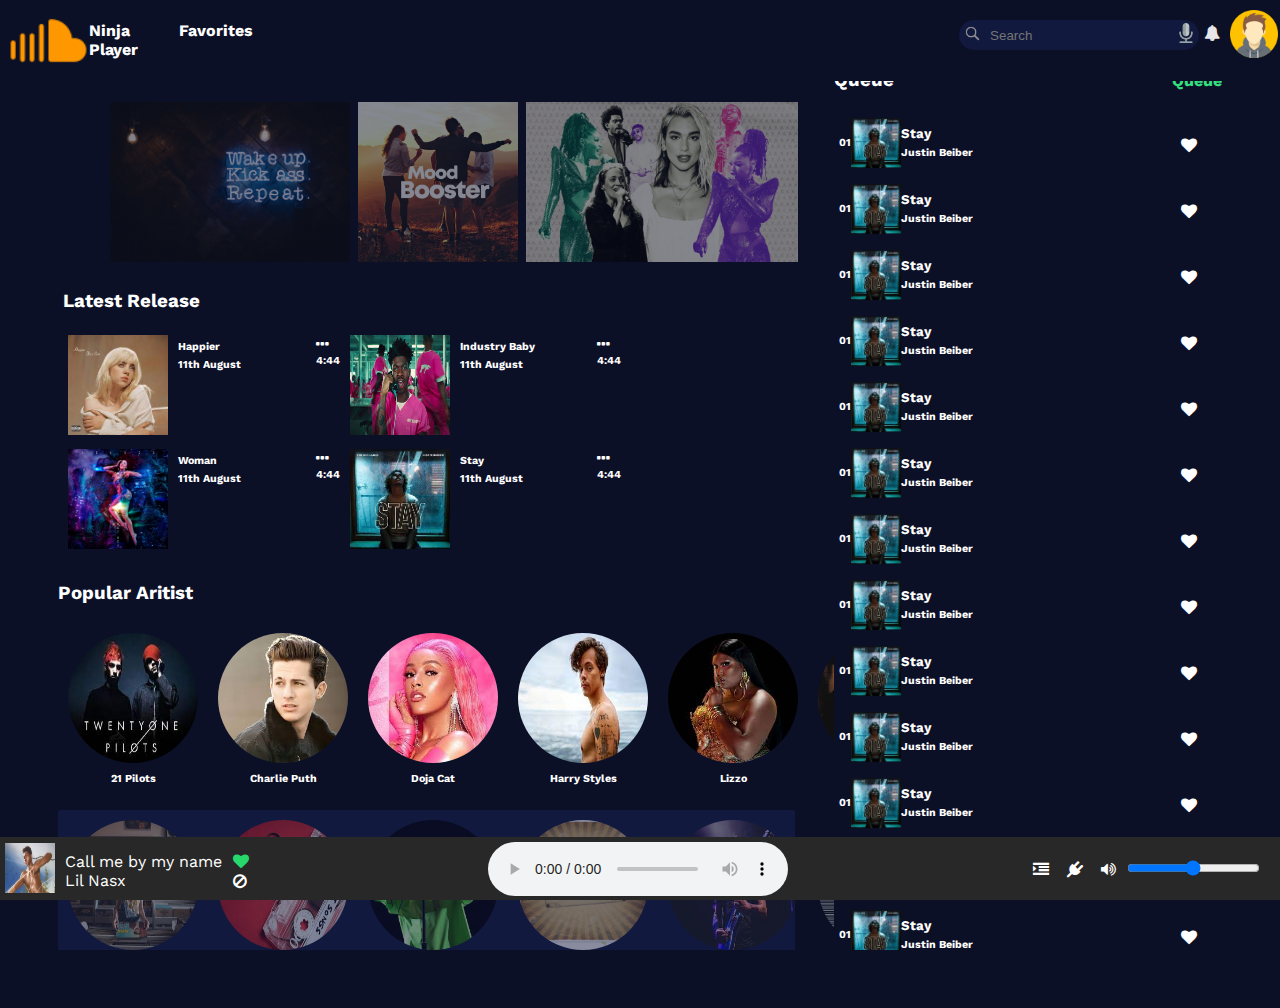
==== commit bd0ce8ef: "final commit before submission" ====
--- a/index.html
+++ b/index.html
@@ -2,7 +2,10 @@
 <html>
 <head>
 	<meta charset="utf-8">
-	<title>Ninja Stdio</title>
+	<title>Ninja Player</title>
+	<link rel="preconnect" href="https://fonts.googleapis.com">
+	<link rel="preconnect" href="https://fonts.gstatic.com" crossorigin>
+	<link href="https://fonts.googleapis.com/css2?family=Work+Sans:wght@200&display=swap" rel="stylesheet">
 	<link rel="stylesheet" href="https://use.fontawesome.com/releases/v5.15.4/css/all.css" integrity="sha384-DyZ88mC6Up2uqS4h/KRgHuoeGwBcD4Ng9SiP4dIRy0EXTlnuz47vAwmeGwVChigm" crossorigin="anonymous">
 	<link rel="stylesheet" type="text/css" href="Assets/home.css">
 	<link rel="stylesheet" href="https://cdnjs.cloudflare.com/ajax/libs/font-awesome/4.7.0/css/font-awesome.min.css">
@@ -37,7 +40,8 @@
 				</table>
 	
 			</div><!-- notification icon -->
-				<img class="header-img" src="Assets/images/notificationicon.png">
+				<!-- <img class="header-img" src="Assets/images/notificationicon.png"> -->
+				<i class="fa fas fa-bell align-bell" style="color: #e7e5e8;"></i>
 			<div>
 	
 			</div><!-- UserPhoto -->
@@ -76,7 +80,15 @@
 						</div>
 					</div>
 					<div class="each-released-song-right-container">
-						<i class="fa fas fa-ellipsis-h" style="color: white;"></i>
+						<div class="dropdown">
+							<i class="fa fas fa-ellipsis-h" style="color: white;"></i>
+							<div class="dropdown-content">
+								<a href="#">Play Now</a>
+								<a href="#">Add to Queue</a>
+								<a href="#">Add to Favorites</a>
+								<a href="#">More Info</a>
+							</div>
+						</div>
 						<h6 class="white-font">4:44</h6>
 					</div>
 				</div>
@@ -92,7 +104,15 @@
 						</div>
 					</div>
 					<div class="each-released-song-right-container">
-						<i class="fa fas fa-ellipsis-h" style="color: white;"></i>
+						<div class="dropdown">
+							<i class="fa fas fa-ellipsis-h" style="color: white;"></i>
+							<div class="dropdown-content">
+								<a href="#">Play Now</a>
+								<a href="#">Add to Queue</a>
+								<a href="#">Add to Favorites</a>
+								<a href="#">More Info</a>
+							</div>
+						</div>
 						<h6 class="white-font">4:44</h6>
 					</div>
 				</div>
@@ -108,7 +128,15 @@
 						</div>
 					</div>
 					<div class="each-released-song-right-container">
-						<i class="fa fas fa-ellipsis-h" style="color: white;"></i>
+						<div class="dropdown">
+							<i class="fa fas fa-ellipsis-h" style="color: white;"></i>
+							<div class="dropdown-content">
+								<a href="#">Play Now</a>
+								<a href="#">Add to Queue</a>
+								<a href="#">Add to Favorites</a>
+								<a href="#">More Info</a>
+							</div>
+						</div>
 						<h6 class="white-font">4:44</h6>
 					</div>
 				</div>
@@ -124,7 +152,15 @@
 						</div>
 					</div>
 					<div class="each-released-song-right-container">
-						<i class="fa fas fa-ellipsis-h" style="color: white;"></i>
+						<div class="dropdown">
+							<i class="fa fas fa-ellipsis-h" style="color: white;"></i>
+							<div class="dropdown-content">
+								<a href="#">Play Now</a>
+								<a href="#">Add to Queue</a>
+								<a href="#">Add to Favorites</a>
+								<a href="#">More Info</a>
+							</div>
+						</div>
 						<h6 class="white-font">4:44</h6>
 					</div>
 				</div>
@@ -138,7 +174,7 @@
 			<div class="popular-artist-images-container">
 				<div class="each-popular-artist-image-and-title">
 					<div class="each-popular-artist-image">
-						<img class="artist-img" src="Assets/images/21pilotsartists.jpg">
+						<a href="/playlist.html"><img class="artist-img" src="Assets/images/21pilotsartists.jpg"></a>
 					</div>
 					<div class="each-popular-artist-title">
 						<h6 class="white-font">21 Pilots</h6>
@@ -190,32 +226,32 @@
 		<div class="stations-container"> <!--stations to listen-->
 			<div class="genre-image-container">
 				<img class="genre-img" src="Assets/images/chillgenre.jpg">
-				<div class="text-over-image white-font"><h2>Chill</h2></div>
+				<div class="text-over-image white-font"><h2>CHILL</h2></div>
 			</div>
 			
 			<div class="genre-image-container">
 				<img class="genre-img" src="Assets/images/lovegenre.jpg">
-				<div class="text-over-image white-font"><h2>Love</h2></div>
+				<div class="text-over-image white-font"><h2>LOVE</h2></div>
 			</div >	
 
 			<div class="genre-image-container">
 				<img class="genre-img" src="Assets/images/popgenre.jpg">
-				<div class="text-over-image white-font"><h2>Pop</h2></div>
+				<div class="text-over-image white-font"><h2>POP</h2></div>
 			</div>
 
 			<div class="genre-image-container">
 				<img class="genre-img" src="Assets/images/retrogenre.jpg">
-				<div class="text-over-image white-font"><h2>Retro</h2></div>
+				<div class="text-over-image white-font"><h2>RETRO</h2></div>
 			</div>
 
 			<div class="genre-image-container">
 				<img class="genre-img" src="Assets/images/rockgenre.jpg">
-				<div class="text-over-image white-font"><h2>Rock</h2></div>
+				<div class="text-over-image white-font"><h2>ROCK</h2></div>
 			</div>
 
 			<div class="genre-image-container">
 				<img class="genre-img" src="Assets/images/workoutgenre.jpg">
-				<div class="text-over-image white-font"><h2>Workout</h2></div>
+				<div class="text-over-image white-font"><h2>RUN</h2></div>
 			</div>
 		</div>
 
@@ -380,8 +416,12 @@
 			<div>
 				<h3 class="white-font">Queue</h3>
 			</div>
-			<div>
-				<h4 class="white-font">Queue</h4>
+			<div class="dropdown">
+				<h4 style="color: #35e080;">Queue</h4>
+				<div class="dropdown-content">
+					<a href="#">Shuffle</a>
+					<a href="#">Remove from Queue</a>
+				</div>
 			</div>
 		</div>
 
@@ -396,259 +436,259 @@
 					</div>	
 				</div>
 				<div class="aside-song-list-each-right">
-					<i class="fa far fa-heart heart-padding" style="color: white;"></i>
-				</div>
-			</div>
-
-			<div class="aside-song-list-each-container">
-				<div class="aside-song-list-each-left">
-					<div><h6 class="white-font">01</h6></div>
-					<div><img class="aside-image" src="Assets/images/staylatestrelease.jpg"></div>
-					<div class="aside-song-description">
-						<div class="white-font"><h5>Stay</h5></div>
-						<div class="white-font"><h6>Justin Beiber</h6></div>
-					</div>	
-				</div>
-				<div class="aside-song-list-each-right">
-					<i class="fa far fa-heart heart-padding" style="color: white;"></i>
-				</div>
-			</div>
-
-			<div class="aside-song-list-each-container">
-				<div class="aside-song-list-each-left">
-					<div><h6 class="white-font">01</h6></div>
-					<div><img class="aside-image" src="Assets/images/staylatestrelease.jpg"></div>
-					<div class="aside-song-description">
-						<div class="white-font"><h5>Stay</h5></div>
-						<div class="white-font"><h6>Justin Beiber</h6></div>
-					</div>	
-				</div>
-				<div class="aside-song-list-each-right">
-					<i class="fa far fa-heart heart-padding" style="color: white;"></i>
-				</div>
-			</div>
-
-			<div class="aside-song-list-each-container">
-				<div class="aside-song-list-each-left">
-					<div><h6 class="white-font">01</h6></div>
-					<div><img class="aside-image" src="Assets/images/staylatestrelease.jpg"></div>
-					<div class="aside-song-description">
-						<div class="white-font"><h5>Stay</h5></div>
-						<div class="white-font"><h6>Justin Beiber</h6></div>
-					</div>	
-				</div>
-				<div class="aside-song-list-each-right">
-					<i class="fa far fa-heart heart-padding" style="color: white;"></i>
-				</div>
-			</div>
-
-			<div class="aside-song-list-each-container">
-				<div class="aside-song-list-each-left">
-					<div><h6 class="white-font">01</h6></div>
-					<div><img class="aside-image" src="Assets/images/staylatestrelease.jpg"></div>
-					<div class="aside-song-description">
-						<div class="white-font"><h5>Stay</h5></div>
-						<div class="white-font"><h6>Justin Beiber</h6></div>
-					</div>	
-				</div>
-				<div class="aside-song-list-each-right">
-					<i class="fa far fa-heart heart-padding" style="color: white;"></i>
-				</div>
-			</div>
-
-			<div class="aside-song-list-each-container">
-				<div class="aside-song-list-each-left">
-					<div><h6 class="white-font">01</h6></div>
-					<div><img class="aside-image" src="Assets/images/staylatestrelease.jpg"></div>
-					<div class="aside-song-description">
-						<div class="white-font"><h5>Stay</h5></div>
-						<div class="white-font"><h6>Justin Beiber</h6></div>
-					</div>	
-				</div>
-				<div class="aside-song-list-each-right">
-					<i class="fa far fa-heart heart-padding" style="color: white;"></i>
-				</div>
-			</div>
-
-			<div class="aside-song-list-each-container">
-				<div class="aside-song-list-each-left">
-					<div><h6 class="white-font">01</h6></div>
-					<div><img class="aside-image" src="Assets/images/staylatestrelease.jpg"></div>
-					<div class="aside-song-description">
-						<div class="white-font"><h5>Stay</h5></div>
-						<div class="white-font"><h6>Justin Beiber</h6></div>
-					</div>	
-				</div>
-				<div class="aside-song-list-each-right">
-					<i class="fa far fa-heart heart-padding" style="color: white;"></i>
-				</div>
-			</div>
-
-			<div class="aside-song-list-each-container">
-				<div class="aside-song-list-each-left">
-					<div><h6 class="white-font">01</h6></div>
-					<div><img class="aside-image" src="Assets/images/staylatestrelease.jpg"></div>
-					<div class="aside-song-description">
-						<div class="white-font"><h5>Stay</h5></div>
-						<div class="white-font"><h6>Justin Beiber</h6></div>
-					</div>	
-				</div>
-				<div class="aside-song-list-each-right">
-					<i class="fa far fa-heart heart-padding" style="color: white;"></i>
-				</div>
-			</div>
-
-			<div class="aside-song-list-each-container">
-				<div class="aside-song-list-each-left">
-					<div><h6 class="white-font">01</h6></div>
-					<div><img class="aside-image" src="Assets/images/staylatestrelease.jpg"></div>
-					<div class="aside-song-description">
-						<div class="white-font"><h5>Stay</h5></div>
-						<div class="white-font"><h6>Justin Beiber</h6></div>
-					</div>	
-				</div>
-				<div class="aside-song-list-each-right">
-					<i class="fa far fa-heart heart-padding" style="color: white;"></i>
-				</div>
-			</div>
-
-			<div class="aside-song-list-each-container">
-				<div class="aside-song-list-each-left">
-					<div><h6 class="white-font">01</h6></div>
-					<div><img class="aside-image" src="Assets/images/staylatestrelease.jpg"></div>
-					<div class="aside-song-description">
-						<div class="white-font"><h5>Stay</h5></div>
-						<div class="white-font"><h6>Justin Beiber</h6></div>
-					</div>	
-				</div>
-				<div class="aside-song-list-each-right">
-					<i class="fa far fa-heart heart-padding" style="color: white;"></i>
-				</div>
-			</div>
-
-			<div class="aside-song-list-each-container">
-				<div class="aside-song-list-each-left">
-					<div><h6 class="white-font">01</h6></div>
-					<div><img class="aside-image" src="Assets/images/staylatestrelease.jpg"></div>
-					<div class="aside-song-description">
-						<div class="white-font"><h5>Stay</h5></div>
-						<div class="white-font"><h6>Justin Beiber</h6></div>
-					</div>	
-				</div>
-				<div class="aside-song-list-each-right">
-					<i class="fa far fa-heart heart-padding" style="color: white;"></i>
-				</div>
-			</div>
-
-			<div class="aside-song-list-each-container">
-				<div class="aside-song-list-each-left">
-					<div><h6 class="white-font">01</h6></div>
-					<div><img class="aside-image" src="Assets/images/staylatestrelease.jpg"></div>
-					<div class="aside-song-description">
-						<div class="white-font"><h5>Stay</h5></div>
-						<div class="white-font"><h6>Justin Beiber</h6></div>
-					</div>	
-				</div>
-				<div class="aside-song-list-each-right">
-					<i class="fa far fa-heart heart-padding" style="color: white;"></i>
-				</div>
-			</div>
-
-			<div class="aside-song-list-each-container">
-				<div class="aside-song-list-each-left">
-					<div><h6 class="white-font">01</h6></div>
-					<div><img class="aside-image" src="Assets/images/staylatestrelease.jpg"></div>
-					<div class="aside-song-description">
-						<div class="white-font"><h5>Stay</h5></div>
-						<div class="white-font"><h6>Justin Beiber</h6></div>
-					</div>	
-				</div>
-				<div class="aside-song-list-each-right">
-					<i class="fa far fa-heart heart-padding" style="color: white;"></i>
-				</div>
-			</div>
-
-			<div class="aside-song-list-each-container">
-				<div class="aside-song-list-each-left">
-					<div><h6 class="white-font">01</h6></div>
-					<div><img class="aside-image" src="Assets/images/staylatestrelease.jpg"></div>
-					<div class="aside-song-description">
-						<div class="white-font"><h5>Stay</h5></div>
-						<div class="white-font"><h6>Justin Beiber</h6></div>
-					</div>	
-				</div>
-				<div class="aside-song-list-each-right">
-					<i class="fa far fa-heart heart-padding" style="color: white;"></i>
-				</div>
-			</div>
-
-			<div class="aside-song-list-each-container">
-				<div class="aside-song-list-each-left">
-					<div><h6 class="white-font">01</h6></div>
-					<div><img class="aside-image" src="Assets/images/staylatestrelease.jpg"></div>
-					<div class="aside-song-description">
-						<div class="white-font"><h5>Stay</h5></div>
-						<div class="white-font"><h6>Justin Beiber</h6></div>
-					</div>	
-				</div>
-				<div class="aside-song-list-each-right">
-					<i class="fa far fa-heart heart-padding" style="color: white;"></i>
-				</div>
-			</div>
-
-			<div class="aside-song-list-each-container">
-				<div class="aside-song-list-each-left">
-					<div><h6 class="white-font">01</h6></div>
-					<div><img class="aside-image" src="Assets/images/staylatestrelease.jpg"></div>
-					<div class="aside-song-description">
-						<div class="white-font"><h5>Stay</h5></div>
-						<div class="white-font"><h6>Justin Beiber</h6></div>
-					</div>	
-				</div>
-				<div class="aside-song-list-each-right">
-					<i class="fa far fa-heart heart-padding" style="color: white;"></i>
-				</div>
-			</div>
-
-			<div class="aside-song-list-each-container">
-				<div class="aside-song-list-each-left">
-					<div><h6 class="white-font">01</h6></div>
-					<div><img class="aside-image" src="Assets/images/staylatestrelease.jpg"></div>
-					<div class="aside-song-description">
-						<div class="white-font"><h5>Stay</h5></div>
-						<div class="white-font"><h6>Justin Beiber</h6></div>
-					</div>	
-				</div>
-				<div class="aside-song-list-each-right">
-					<i class="fa far fa-heart heart-padding" style="color: white;"></i>
-				</div>
-			</div>
-
-			<div class="aside-song-list-each-container">
-				<div class="aside-song-list-each-left">
-					<div><h6 class="white-font">01</h6></div>
-					<div><img class="aside-image" src="Assets/images/staylatestrelease.jpg"></div>
-					<div class="aside-song-description">
-						<div class="white-font"><h5>Stay</h5></div>
-						<div class="white-font"><h6>Justin Beiber</h6></div>
-					</div>	
-				</div>
-				<div class="aside-song-list-each-right">
-					<i class="fa far fa-heart heart-padding" style="color: white;"></i>
-				</div>
-			</div>
-
-			<div class="aside-song-list-each-container">
-				<div class="aside-song-list-each-left">
-					<div><h6 class="white-font">01</h6></div>
-					<div><img class="aside-image" src="Assets/images/staylatestrelease.jpg"></div>
-					<div class="aside-song-description">
-						<div class="white-font"><h5>Stay</h5></div>
-						<div class="white-font"><h6>Justin Beiber</h6></div>
-					</div>	
-				</div>
-				<div class="aside-song-list-each-right">
-					<i class="fa far fa-heart heart-padding" style="color: white;"></i>
+					<i class="fa far fa-heart heart-padding heart-change"></i>
+				</div>
+			</div>
+
+			<div class="aside-song-list-each-container">
+				<div class="aside-song-list-each-left">
+					<div><h6 class="white-font">01</h6></div>
+					<div><img class="aside-image" src="Assets/images/staylatestrelease.jpg"></div>
+					<div class="aside-song-description">
+						<div class="white-font"><h5>Stay</h5></div>
+						<div class="white-font"><h6>Justin Beiber</h6></div>
+					</div>	
+				</div>
+				<div class="aside-song-list-each-right">
+					<i class="fa far fa-heart heart-padding heart-change"></i>
+				</div>
+			</div>
+
+			<div class="aside-song-list-each-container">
+				<div class="aside-song-list-each-left">
+					<div><h6 class="white-font">01</h6></div>
+					<div><img class="aside-image" src="Assets/images/staylatestrelease.jpg"></div>
+					<div class="aside-song-description">
+						<div class="white-font"><h5>Stay</h5></div>
+						<div class="white-font"><h6>Justin Beiber</h6></div>
+					</div>	
+				</div>
+				<div class="aside-song-list-each-right">
+					<i class="fa far fa-heart heart-padding heart-change"></i>
+				</div>
+			</div>
+
+			<div class="aside-song-list-each-container">
+				<div class="aside-song-list-each-left">
+					<div><h6 class="white-font">01</h6></div>
+					<div><img class="aside-image" src="Assets/images/staylatestrelease.jpg"></div>
+					<div class="aside-song-description">
+						<div class="white-font"><h5>Stay</h5></div>
+						<div class="white-font"><h6>Justin Beiber</h6></div>
+					</div>	
+				</div>
+				<div class="aside-song-list-each-right">
+					<i class="fa far fa-heart heart-padding heart-change"></i>
+				</div>
+			</div>
+
+			<div class="aside-song-list-each-container">
+				<div class="aside-song-list-each-left">
+					<div><h6 class="white-font">01</h6></div>
+					<div><img class="aside-image" src="Assets/images/staylatestrelease.jpg"></div>
+					<div class="aside-song-description">
+						<div class="white-font"><h5>Stay</h5></div>
+						<div class="white-font"><h6>Justin Beiber</h6></div>
+					</div>	
+				</div>
+				<div class="aside-song-list-each-right">
+					<i class="fa far fa-heart heart-padding heart-change"></i>
+				</div>
+			</div>
+
+			<div class="aside-song-list-each-container">
+				<div class="aside-song-list-each-left">
+					<div><h6 class="white-font">01</h6></div>
+					<div><img class="aside-image" src="Assets/images/staylatestrelease.jpg"></div>
+					<div class="aside-song-description">
+						<div class="white-font"><h5>Stay</h5></div>
+						<div class="white-font"><h6>Justin Beiber</h6></div>
+					</div>	
+				</div>
+				<div class="aside-song-list-each-right">
+					<i class="fa far fa-heart heart-padding heart-change"></i>
+				</div>
+			</div>
+
+			<div class="aside-song-list-each-container">
+				<div class="aside-song-list-each-left">
+					<div><h6 class="white-font">01</h6></div>
+					<div><img class="aside-image" src="Assets/images/staylatestrelease.jpg"></div>
+					<div class="aside-song-description">
+						<div class="white-font"><h5>Stay</h5></div>
+						<div class="white-font"><h6>Justin Beiber</h6></div>
+					</div>	
+				</div>
+				<div class="aside-song-list-each-right">
+					<i class="fa far fa-heart heart-padding heart-change"></i>
+				</div>
+			</div>
+
+			<div class="aside-song-list-each-container">
+				<div class="aside-song-list-each-left">
+					<div><h6 class="white-font">01</h6></div>
+					<div><img class="aside-image" src="Assets/images/staylatestrelease.jpg"></div>
+					<div class="aside-song-description">
+						<div class="white-font"><h5>Stay</h5></div>
+						<div class="white-font"><h6>Justin Beiber</h6></div>
+					</div>	
+				</div>
+				<div class="aside-song-list-each-right">
+					<i class="fa far fa-heart heart-padding heart-change"></i>
+				</div>
+			</div>
+
+			<div class="aside-song-list-each-container">
+				<div class="aside-song-list-each-left">
+					<div><h6 class="white-font">01</h6></div>
+					<div><img class="aside-image" src="Assets/images/staylatestrelease.jpg"></div>
+					<div class="aside-song-description">
+						<div class="white-font"><h5>Stay</h5></div>
+						<div class="white-font"><h6>Justin Beiber</h6></div>
+					</div>	
+				</div>
+				<div class="aside-song-list-each-right">
+					<i class="fa far fa-heart heart-padding heart-change"></i>
+				</div>
+			</div>
+
+			<div class="aside-song-list-each-container">
+				<div class="aside-song-list-each-left">
+					<div><h6 class="white-font">01</h6></div>
+					<div><img class="aside-image" src="Assets/images/staylatestrelease.jpg"></div>
+					<div class="aside-song-description">
+						<div class="white-font"><h5>Stay</h5></div>
+						<div class="white-font"><h6>Justin Beiber</h6></div>
+					</div>	
+				</div>
+				<div class="aside-song-list-each-right">
+					<i class="fa far fa-heart heart-padding heart-change"></i>
+				</div>
+			</div>
+
+			<div class="aside-song-list-each-container">
+				<div class="aside-song-list-each-left">
+					<div><h6 class="white-font">01</h6></div>
+					<div><img class="aside-image" src="Assets/images/staylatestrelease.jpg"></div>
+					<div class="aside-song-description">
+						<div class="white-font"><h5>Stay</h5></div>
+						<div class="white-font"><h6>Justin Beiber</h6></div>
+					</div>	
+				</div>
+				<div class="aside-song-list-each-right">
+					<i class="fa far fa-heart heart-padding heart-change"></i>
+				</div>
+			</div>
+
+			<div class="aside-song-list-each-container">
+				<div class="aside-song-list-each-left">
+					<div><h6 class="white-font">01</h6></div>
+					<div><img class="aside-image" src="Assets/images/staylatestrelease.jpg"></div>
+					<div class="aside-song-description">
+						<div class="white-font"><h5>Stay</h5></div>
+						<div class="white-font"><h6>Justin Beiber</h6></div>
+					</div>	
+				</div>
+				<div class="aside-song-list-each-right">
+					<i class="fa far fa-heart heart-padding heart-change"></i>
+				</div>
+			</div>
+
+			<div class="aside-song-list-each-container">
+				<div class="aside-song-list-each-left">
+					<div><h6 class="white-font">01</h6></div>
+					<div><img class="aside-image" src="Assets/images/staylatestrelease.jpg"></div>
+					<div class="aside-song-description">
+						<div class="white-font"><h5>Stay</h5></div>
+						<div class="white-font"><h6>Justin Beiber</h6></div>
+					</div>	
+				</div>
+				<div class="aside-song-list-each-right">
+					<i class="fa far fa-heart heart-padding heart-change"></i>
+				</div>
+			</div>
+
+			<div class="aside-song-list-each-container">
+				<div class="aside-song-list-each-left">
+					<div><h6 class="white-font">01</h6></div>
+					<div><img class="aside-image" src="Assets/images/staylatestrelease.jpg"></div>
+					<div class="aside-song-description">
+						<div class="white-font"><h5>Stay</h5></div>
+						<div class="white-font"><h6>Justin Beiber</h6></div>
+					</div>	
+				</div>
+				<div class="aside-song-list-each-right">
+					<i class="fa far fa-heart heart-padding heart-change"></i>
+				</div>
+			</div>
+
+			<div class="aside-song-list-each-container">
+				<div class="aside-song-list-each-left">
+					<div><h6 class="white-font">01</h6></div>
+					<div><img class="aside-image" src="Assets/images/staylatestrelease.jpg"></div>
+					<div class="aside-song-description">
+						<div class="white-font"><h5>Stay</h5></div>
+						<div class="white-font"><h6>Justin Beiber</h6></div>
+					</div>	
+				</div>
+				<div class="aside-song-list-each-right">
+					<i class="fa far fa-heart heart-padding heart-change"></i>
+				</div>
+			</div>
+
+			<div class="aside-song-list-each-container">
+				<div class="aside-song-list-each-left">
+					<div><h6 class="white-font">01</h6></div>
+					<div><img class="aside-image" src="Assets/images/staylatestrelease.jpg"></div>
+					<div class="aside-song-description">
+						<div class="white-font"><h5>Stay</h5></div>
+						<div class="white-font"><h6>Justin Beiber</h6></div>
+					</div>	
+				</div>
+				<div class="aside-song-list-each-right">
+					<i class="fa far fa-heart heart-padding heart-change"></i>
+				</div>
+			</div>
+
+			<div class="aside-song-list-each-container">
+				<div class="aside-song-list-each-left">
+					<div><h6 class="white-font">01</h6></div>
+					<div><img class="aside-image" src="Assets/images/staylatestrelease.jpg"></div>
+					<div class="aside-song-description">
+						<div class="white-font"><h5>Stay</h5></div>
+						<div class="white-font"><h6>Justin Beiber</h6></div>
+					</div>	
+				</div>
+				<div class="aside-song-list-each-right">
+					<i class="fa far fa-heart heart-padding heart-change"></i>
+				</div>
+			</div>
+
+			<div class="aside-song-list-each-container">
+				<div class="aside-song-list-each-left">
+					<div><h6 class="white-font">01</h6></div>
+					<div><img class="aside-image" src="Assets/images/staylatestrelease.jpg"></div>
+					<div class="aside-song-description">
+						<div class="white-font"><h5>Stay</h5></div>
+						<div class="white-font"><h6>Justin Beiber</h6></div>
+					</div>	
+				</div>
+				<div class="aside-song-list-each-right">
+					<i class="fa far fa-heart heart-padding heart-change"></i>
+				</div>
+			</div>
+
+			<div class="aside-song-list-each-container">
+				<div class="aside-song-list-each-left">
+					<div><h6 class="white-font">01</h6></div>
+					<div><img class="aside-image" src="Assets/images/staylatestrelease.jpg"></div>
+					<div class="aside-song-description">
+						<div class="white-font"><h5>Stay</h5></div>
+						<div class="white-font"><h6>Justin Beiber</h6></div>
+					</div>	
+				</div>
+				<div class="aside-song-list-each-right">
+					<i class="fa far fa-heart heart-padding heart-change" ></i>
 				</div>
 			</div>
 			
@@ -662,77 +702,77 @@
 					</div>	
 				</div>
 				<div class="aside-song-list-each-right">
-					<i class="fa far fa-heart heart-padding" style="color: white;"></i>
-				</div>
-			</div>
-
-			<div class="aside-song-list-each-container">
-				<div class="aside-song-list-each-left">
-					<div><h6 class="white-font">01</h6></div>
-					<div><img class="aside-image" src="Assets/images/staylatestrelease.jpg"></div>
-					<div class="aside-song-description">
-						<div class="white-font"><h5>Stay</h5></div>
-						<div class="white-font"><h6>Justin Beiber</h6></div>
-					</div>	
-				</div>
-				<div class="aside-song-list-each-right">
-					<i class="fa far fa-heart heart-padding" style="color: white;"></i>
-				</div>
-			</div>
-
-			<div class="aside-song-list-each-container">
-				<div class="aside-song-list-each-left">
-					<div><h6 class="white-font">01</h6></div>
-					<div><img class="aside-image" src="Assets/images/staylatestrelease.jpg"></div>
-					<div class="aside-song-description">
-						<div class="white-font"><h5>Stay</h5></div>
-						<div class="white-font"><h6>Justin Beiber</h6></div>
-					</div>	
-				</div>
-				<div class="aside-song-list-each-right">
-					<i class="fa far fa-heart heart-padding" style="color: white;"></i>
-				</div>
-			</div>
-
-			<div class="aside-song-list-each-container">
-				<div class="aside-song-list-each-left">
-					<div><h6 class="white-font">01</h6></div>
-					<div><img class="aside-image" src="Assets/images/staylatestrelease.jpg"></div>
-					<div class="aside-song-description">
-						<div class="white-font"><h5>Stay</h5></div>
-						<div class="white-font"><h6>Justin Beiber</h6></div>
-					</div>	
-				</div>
-				<div class="aside-song-list-each-right">
-					<i class="fa far fa-heart heart-padding" style="color: white;"></i>
-				</div>
-			</div>
-
-			<div class="aside-song-list-each-container">
-				<div class="aside-song-list-each-left">
-					<div><h6 class="white-font">01</h6></div>
-					<div><img class="aside-image" src="Assets/images/staylatestrelease.jpg"></div>
-					<div class="aside-song-description">
-						<div class="white-font"><h5>Stay</h5></div>
-						<div class="white-font"><h6>Justin Beiber</h6></div>
-					</div>	
-				</div>
-				<div class="aside-song-list-each-right">
-					<i class="fa far fa-heart heart-padding" style="color: white;"></i>
-				</div>
-			</div>
-
-			<div class="aside-song-list-each-container">
-				<div class="aside-song-list-each-left">
-					<div><h6 class="white-font">01</h6></div>
-					<div><img class="aside-image" src="Assets/images/staylatestrelease.jpg"></div>
-					<div class="aside-song-description">
-						<div class="white-font"><h5>Stay</h5></div>
-						<div class="white-font"><h6>Justin Beiber</h6></div>
-					</div>	
-				</div>
-				<div class="aside-song-list-each-right">
-					<i class="fa far fa-heart heart-padding" style="color: white;"></i>
+					<i class="fa far fa-heart heart-padding heart-change"></i>
+				</div>
+			</div>
+
+			<div class="aside-song-list-each-container">
+				<div class="aside-song-list-each-left">
+					<div><h6 class="white-font">01</h6></div>
+					<div><img class="aside-image" src="Assets/images/staylatestrelease.jpg"></div>
+					<div class="aside-song-description">
+						<div class="white-font"><h5>Stay</h5></div>
+						<div class="white-font"><h6>Justin Beiber</h6></div>
+					</div>	
+				</div>
+				<div class="aside-song-list-each-right">
+					<i class="fa far fa-heart heart-padding heart-change"></i>
+				</div>
+			</div>
+
+			<div class="aside-song-list-each-container">
+				<div class="aside-song-list-each-left">
+					<div><h6 class="white-font">01</h6></div>
+					<div><img class="aside-image" src="Assets/images/staylatestrelease.jpg"></div>
+					<div class="aside-song-description">
+						<div class="white-font"><h5>Stay</h5></div>
+						<div class="white-font"><h6>Justin Beiber</h6></div>
+					</div>	
+				</div>
+				<div class="aside-song-list-each-right">
+					<i class="fa far fa-heart heart-padding heart-change"></i>
+				</div>
+			</div>
+
+			<div class="aside-song-list-each-container">
+				<div class="aside-song-list-each-left">
+					<div><h6 class="white-font">01</h6></div>
+					<div><img class="aside-image" src="Assets/images/staylatestrelease.jpg"></div>
+					<div class="aside-song-description">
+						<div class="white-font"><h5>Stay</h5></div>
+						<div class="white-font"><h6>Justin Beiber</h6></div>
+					</div>	
+				</div>
+				<div class="aside-song-list-each-right">
+					<i class="fa far fa-heart heart-padding heart-change"></i>
+				</div>
+			</div>
+
+			<div class="aside-song-list-each-container">
+				<div class="aside-song-list-each-left">
+					<div><h6 class="white-font">01</h6></div>
+					<div><img class="aside-image" src="Assets/images/staylatestrelease.jpg"></div>
+					<div class="aside-song-description">
+						<div class="white-font"><h5>Stay</h5></div>
+						<div class="white-font"><h6>Justin Beiber</h6></div>
+					</div>	
+				</div>
+				<div class="aside-song-list-each-right">
+					<i class="fa far fa-heart heart-padding heart-change"></i>
+				</div>
+			</div>
+
+			<div class="aside-song-list-each-container">
+				<div class="aside-song-list-each-left">
+					<div><h6 class="white-font">01</h6></div>
+					<div><img class="aside-image" src="Assets/images/staylatestrelease.jpg"></div>
+					<div class="aside-song-description">
+						<div class="white-font"><h5>Stay</h5></div>
+						<div class="white-font"><h6>Justin Beiber</h6></div>
+					</div>	
+				</div>
+				<div class="aside-song-list-each-right">
+					<i class="fa far fa-heart heart-padding heart-change"></i>
 				</div>
 			</div>
 
@@ -755,7 +795,7 @@
 				<div><p>Lil Nasx</p></div>
 			</div>
 			<div class="footer-left-icons ">
-				<div><i class="fa far fa-heart footer-icon-padding" style="color: white;"></i></div>
+				<div><i class="fa far fa-heart footer-icon-padding" style="color: #27d86d;"></i></div>
 				<div><i class="fa fas fa-ban footer-icon-padding" style="color: white;"></i></div>
 			</div>
 		</div>
--- a/Assets/home.css
+++ b/Assets/home.css
@@ -1,7 +1,7 @@
-/*styles for header*/
-
-.body-container{
-	font-family: Arial, Helvetica, sans-serif;
+
+
+body{
+	font-family: 'Work Sans', sans-serif;
 	margin-top: 0px;
 	padding-top: 0px;
 }
@@ -15,6 +15,8 @@
 {
 	color: white;
 }
+
+/*styles for header*/
 
 .top-header-container
 {
@@ -83,6 +85,10 @@
 	padding: 10px;
 }
 
+.align-bell{
+	padding-top: 25px;
+    padding-left: 5px;
+}
 /*styles for main section*/
 
 .main-container{ 
@@ -183,6 +189,7 @@
 	display: flex;
 	flex-direction: column;
 	width: 100%;
+	padding: 5px;
 }
 
 .latest-release-songs-container{
@@ -194,12 +201,50 @@
 }
 
 .each-released-song-container{
-	width: 50%;
-	display: flex;
-	flex-direction: row;
-	justify-content: space-between;
-}
-
+	width: 35%;
+	display: flex;
+	flex-direction: row;
+	justify-content: space-between;
+	padding: 5px;
+}
+/* //for the dropdown list */
+.dropdown {
+	position: relative;
+	display: inline-block;
+  }
+  
+  .dropdown-content {
+	display: none;
+	position: absolute;
+	background-color: #12193e;
+	min-width: 160px;
+	box-shadow: 0px 8px 16px 0px rgba(0,0,0,0.2);
+	z-index: 1;
+	right: 5px;
+  }
+  
+  .dropdown-content a {
+	color: black;
+	padding: 12px 16px;
+	text-decoration: none;
+	display: block;
+	color: white;
+  }
+  
+  .dropdown-content a:hover {background-color: #263387;}
+  
+  .dropdown:hover .dropdown-content {display: block;}
+  
+  
+
+
+.each-released-song-image{
+	padding-right: 5px;
+}
+
+.each-released-song-details{
+	padding: 5px;
+}
 .each-released-song-left-container{
 	display: flex;
 }
@@ -226,23 +271,34 @@
 .popular-artist-images-container{
 	display: flex;
 	flex-direction: row;
+	margin-bottom: 10px;
 }
 
 .each-popular-artist-image-and-title{
 	display: flex;
 	flex-direction: column;
 	align-items: center;
-}
-
+	padding: 5px;
+}
+
+.each-popular-artist-image img:hover {
+	cursor: pointer;
+	background-color: #0b1026;
+	box-shadow: 0 0 111px rgba(82,43,184,1);
+}
 .stations-container{
 	background-color: #12193e;
 	display: flex;
-
+	margin-bottom: 5px;
+	margin-top: 5px;
+	border-radius: 2px;
+	width: 95%;
 }
 
 .mix-container{
 	display: flex;
 	flex-direction: row;
+	margin-top: 5px;
 }
 .song-flex
 {
@@ -282,6 +338,7 @@
 	position: relative;
 	text-align: center;
 	color: white;
+	padding: 5px;
 }
 .text-over-image
 {
@@ -296,8 +353,10 @@
 	color: white;
 	overflow: hidden;
 	height: 150px;
-	width: 300px;
+	width: 290px;
 	opacity: 70%;
+	padding-top: 5px;
+	padding-right: 10px;
 }
 
 .mix-image-container img{
@@ -357,7 +416,13 @@
 .latest-english-song-image{
 	height: 130px;
 	width: 130px;
+	border-radius: 3%;
 	/* padding: 5px; */
+}
+
+.latest-english-song-image:hover{
+	cursor: pointer;
+	box-shadow: 0 14px 18px 0 rgba(18, 25, 62, 1), 0 166px 200px 0 rgba(0, 0, 1, 0.19);
 }
 
 
@@ -385,11 +450,18 @@
 .aside-song-list-each-container{
 	display: flex;
 	justify-content: space-between;
-}
-
+	margin: 5px;
+}
+
+.aside-song-list-each-container:hover {
+	background-color: #191e32;
+	cursor: pointer;
+}
 .aside-song-list-each-left{
 	display: flex;
 	flex-direction: row;
+	justify-content: center;
+	align-items: center;
 }
 .aside-image{
 	height: 50px;
@@ -405,11 +477,19 @@
 
 .aside-song-description h5,h6{
 	padding: 0px;
+	padding-bottom: 5px;
 	margin:0px;
 }
 
 .heart-padding{
 	padding: 20px;
+}
+.heart-change{
+	color: white;
+}
+.heart-change:hover {
+	color: #27d86d;
+	cursor: pointer;
 }
 
 /* footer styling */
@@ -435,6 +515,17 @@
 	justify-content: space-between;
 	align-items: center;
 	/* vertical-align: middle; */
+	padding-top: 5px;
+    padding-left: 5px;
+}
+
+.footer-left-image{
+	padding-right: 5px;
+	padding-bottom: 3px;
+}
+
+.footer-left-icons{
+	padding-left: 9px;
 }
 
 .inside-footer-left-padding{
@@ -445,6 +536,9 @@
 	padding: 2px;
 }
 
+.footer-middle-container{
+	padding-top: 5px;
+}
 .footer-right-container{
 	display: flex;
 	justify-content: space-between;
@@ -455,7 +549,9 @@
 .footer-left-icon-padding{
 	padding: 9px;
 }
-
+.footer-left-song-description{
+	padding-left: 5px;
+}
 .footer-left-song-description div p{
 	padding: 0px;
 	margin: 0px;
@@ -463,4 +559,107 @@
 
 ::-webkit-scrollbar{  /*hiding scrollbars*/
 	display: none;
+}
+
+
+/*artist page styling*/
+
+.artist-main-container{
+	display: flex;
+	/* margin-top: 100px; */
+	padding-top: 80px;
+	margin-left: 40px;
+	margin-right: 40px;
+}
+
+.artist-left-container{
+	width: 75%;
+	display: flex;
+	flex-direction: column;
+}
+
+.artist-left-top-container{
+	display: flex;
+	background-color: #131b40;
+}
+
+.artist-image-styling{
+	height: 300px;
+	width: 300px;
+	padding: 10px;
+	
+}
+
+.artist-left-top-description{
+	display: flex;
+	flex-direction: column;
+}
+
+.artist-left-top-name-and-followers{
+	display: flex;
+	justify-content: space-between;
+	padding-right: 10px;
+    margin-right: 5px;
+    padding-left: 5px;
+    margin-left: 10px;
+    margin-top: 15px;
+
+}
+.artist-left-top-play-and-follow{
+	display: flex;
+	flex-direction: row;
+	justify-content: space-between;
+	align-items: center;
+}
+.play-and-follow-box-container{
+	padding: 5px;
+}
+.play-and-follow-box-styling{
+	height: 44px;
+	width: 157px;
+	background-image:  linear-gradient(to right, #522bb8, #b244d9);
+	text-align: center;
+	vertical-align: middle;
+}
+
+.play-and-follow-box-styling:hover {
+	cursor: pointer;
+	background-image:  linear-gradient(to right, #063f21	, #35e080	);
+}
+
+.track-div-padding{
+	padding-top: 8px;
+}
+.follow-and-play-button-styling{
+	text-align: center;
+	padding-top: 10px;
+}
+
+.artist-left-bottom-container{
+	margin-top: 30px;
+}
+.artist-right-container{
+	width: 25%;
+	display: flex;
+	flex-direction: column;
+	padding-left:15px ;
+}
+
+.artist-right-top-similar-artist-title{
+	display: flex;
+	flex-direction: row;
+	justify-content: space-between;
+	align-items: center;
+}
+
+.artist-right-bottom-recently-played-title{
+	display: flex;
+	flex-direction: row;
+	justify-content: space-between;
+	align-items: center;
+}
+
+
+.follow-padding{
+	padding-bottom: 28px;
 }